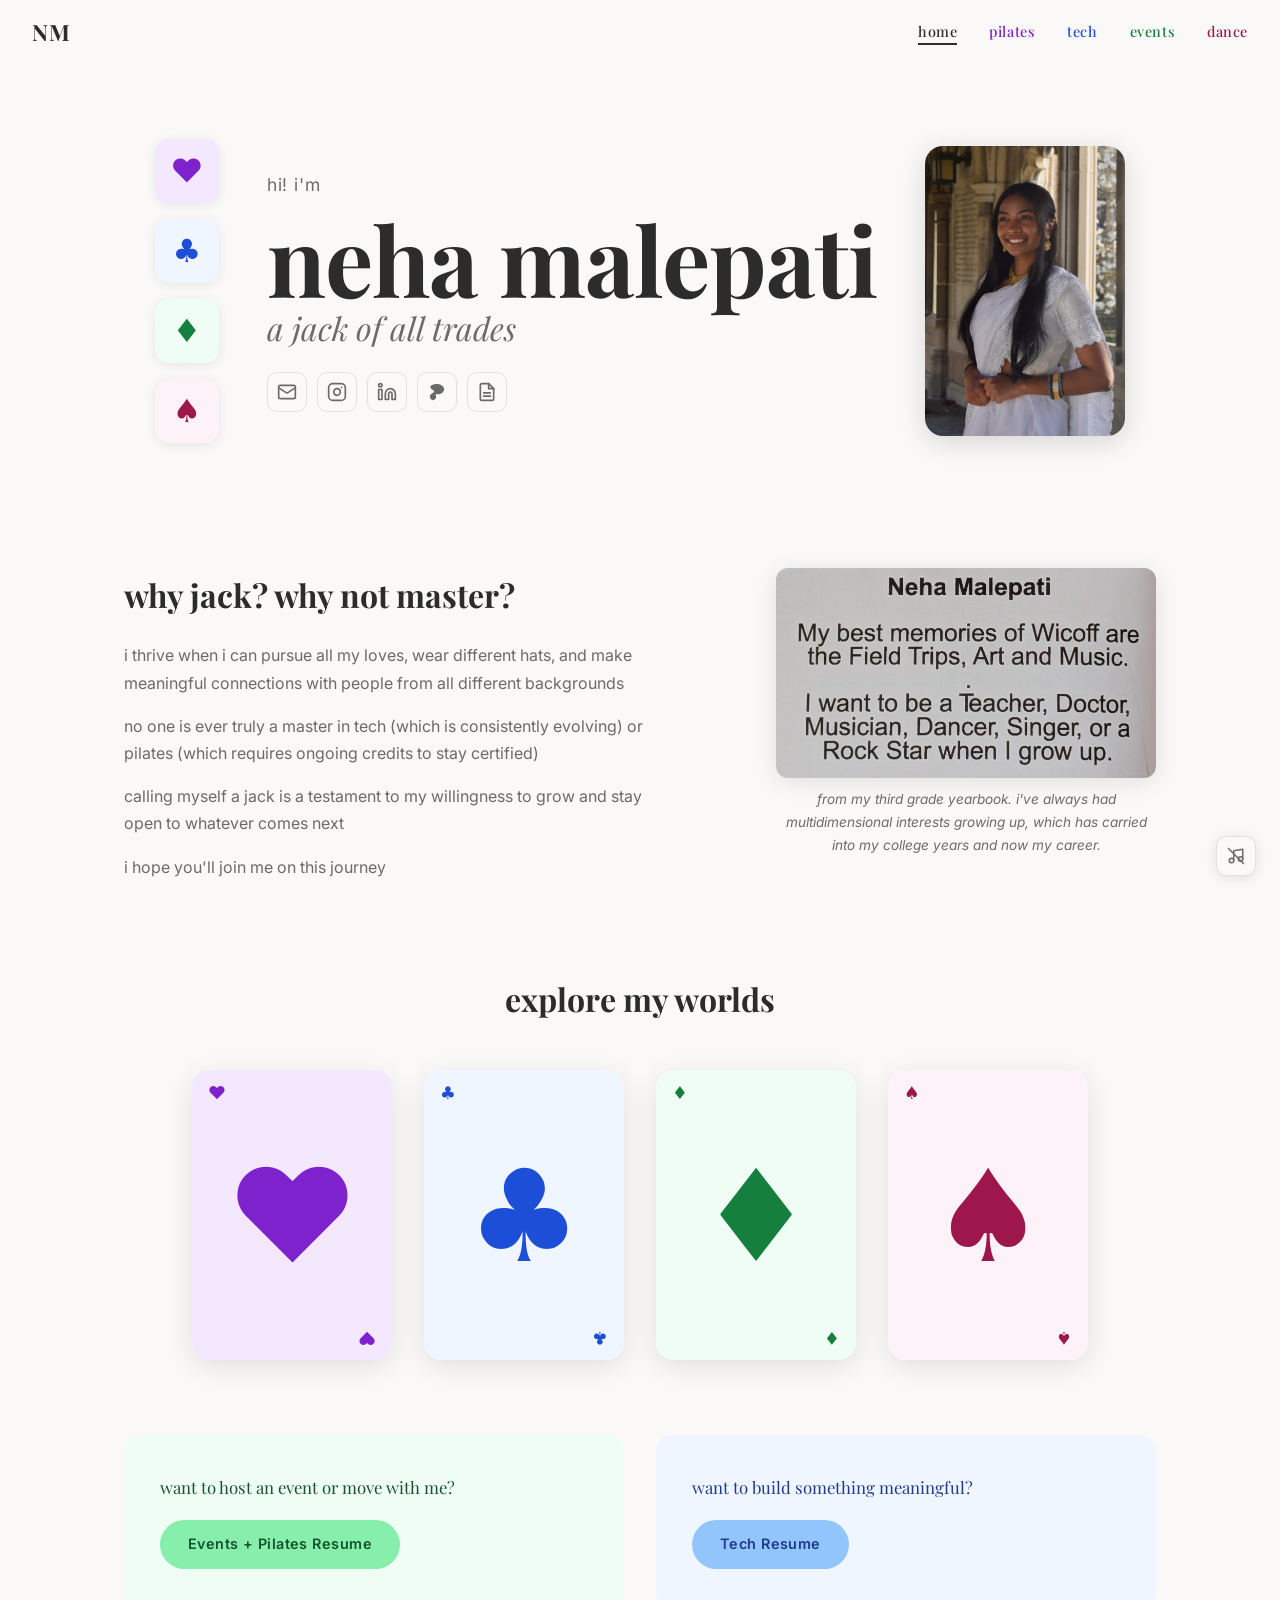
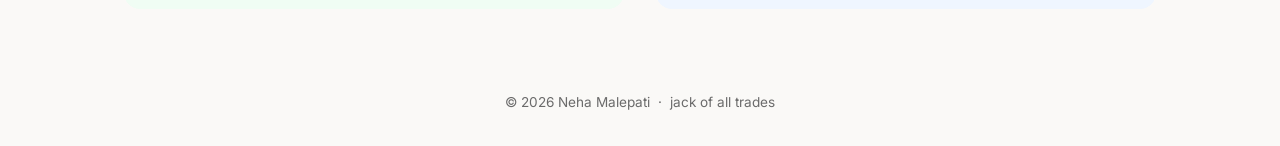
==== index.html @ 976dc1f8 "initial personal website" ====
<!DOCTYPE html>
<html lang="en">

<head>
  <meta charset="UTF-8" />
  <meta name="viewport" content="width=device-width, initial-scale=1.0" />
  <title>Neha Malepati — Jack of All Trades</title>
  <link rel="preconnect" href="https://fonts.googleapis.com" />
  <link rel="preconnect" href="https://fonts.gstatic.com" crossorigin />
  <link
    href="https://fonts.googleapis.com/css2?family=Playfair+Display:ital,wght@0,400;0,700;1,400&family=Inter:wght@300;400;500;600&family=Suravaram&display=swap"
    rel="stylesheet" />
  <link rel="stylesheet" href="styles.css" />
  <script src="main.js" defer></script>
</head>

<body>

  <!-- NAV -->
  <nav class="navbar">
    <a href="index.html" class="nav-brand">NM</a>
    <ul class="nav-links">
      <li><a href="index.html" class="active">
          <h1></h1>home
        </a></li>
      <li><a href="pilates.html" class="nav-link-pilates">pilates</a></li>
      <li><a href="tech.html" class="nav-link-tech">tech</a></li>
      <li><a href="events.html" class="nav-link-events">events</a></li>
      <li><a href="dance.html" class="nav-link-dance">dance</a></li>
    </ul>
  </nav>

  <!-- HERO -->
  <section class="hero">
    <div class="hero-card-row">
      <a href="pilates.html" class="suit-badge suit-heart">♥</a>
      <a href="tech.html" class="suit-badge suit-club">♣</a>
      <a href="events.html" class="suit-badge suit-diamond">♦</a>
      <a href="dance.html" class="suit-badge suit-spade">♠</a>
    </div>
    <div class="hero-content">
      <p class="hero-eyebrow">hi! i'm</p>
      <div class="hero-name-flip" id="nameFlip">
        <div class="hero-name-inner">
          <h1 class="hero-name hero-name-front">neha malepati</h1>
          <h1 class="hero-name hero-name-back">నేహా మాలేపాటి</h1>
        </div>
      </div>
      <p class="hero-tagline">a jack of all trades</p>
      <div class="hero-social">
        <div class="social-resume-wrap">
          <button class="social-icon social-icon-btn" aria-label="Email" id="emailToggle">
            <svg xmlns="http://www.w3.org/2000/svg" width="20" height="20" viewBox="0 0 24 24" fill="none"
              stroke="currentColor" stroke-width="2" stroke-linecap="round" stroke-linejoin="round">
              <rect x="2" y="4" width="20" height="16" rx="2" />
              <path d="m22 7-8.97 5.7a1.94 1.94 0 0 1-2.06 0L2 7" />
            </svg>
          </button>
          <div class="resume-dropdown" id="emailDropdown">
            <a href="mailto:neha.malepati@gmail.com">neha.malepati@gmail.com</a>
            <a href="mailto:justapilatesprincess@gmail.com">justapilatesprincess@gmail.com</a>
          </div>
        </div>
        <a href="https://instagram.com/justapilatesprincess" target="_blank" rel="noopener" class="social-icon"
          aria-label="Instagram">
          <svg xmlns="http://www.w3.org/2000/svg" width="20" height="20" viewBox="0 0 24 24" fill="none"
            stroke="currentColor" stroke-width="2" stroke-linecap="round" stroke-linejoin="round">
            <rect x="2" y="2" width="20" height="20" rx="5" ry="5" />
            <path d="M16 11.37A4 4 0 1 1 12.63 8 4 4 0 0 1 16 11.37z" />
            <line x1="17.5" y1="6.5" x2="17.51" y2="6.5" />
          </svg>
        </a>
        <a href="https://www.linkedin.com/in/neha-malepati" target="_blank" rel="noopener" class="social-icon"
          aria-label="LinkedIn">
          <svg xmlns="http://www.w3.org/2000/svg" width="20" height="20" viewBox="0 0 24 24" fill="none"
            stroke="currentColor" stroke-width="2" stroke-linecap="round" stroke-linejoin="round">
            <path d="M16 8a6 6 0 0 1 6 6v7h-4v-7a2 2 0 0 0-2-2 2 2 0 0 0-2 2v7h-4v-7a6 6 0 0 1 6-6z" />
            <rect x="2" y="9" width="4" height="12" />
            <circle cx="4" cy="4" r="2" />
          </svg>
        </a>
        <a href="https://partiful.com/u/ihO4twSbQMZ0yjI2cY4wkwP3Zkz1" target="_blank" rel="noopener" class="social-icon"
          aria-label="Partiful">
          <svg xmlns="http://www.w3.org/2000/svg" width="20" height="20" viewBox="0 0 48 48" fill="currentColor">
            <path d="M14.358 43.5c4.39 0 7.755-4.082 7.755-7.965c0-2.35-1.224-3.266-1.224-4.998c0-1.434.916-1.942 1.732-1.942c1.026 0 2.14.816 4.59.816c5.714 0 13.89-4.49 13.89-12.047C41.1 9.299 31.81 4.5 23.028 4.5c-7.248 0-15.004 2.957-15.004 8.065c0 5.516 8.98 5.715 8.98 9.907c0 4.49-10.105 5.108-10.105 12.864c0 4.292 3.166 8.164 7.458 8.164"/>
            <path d="M12.416 37.896c-1.942 0-2.757-1.322-2.757-3.363c0-6.333 12.145-8.187 12.145-13.892c0-4.899-10.07-2.66-10.07-6.532c0-2.449 2.822-3.067 5.988-3.067c6.63 0 13.78 2.858 13.78 8.683c0 3.265-1.947 7.266-6.647 7.266c-.816 0-1.413-.253-2.44-.253c-8.074 0-3.56 11.169-10.01 11.169h.01z"/>
          </svg>
        </a>
        <div class="social-resume-wrap">
          <button class="social-icon social-icon-btn" aria-label="Resumes" id="resumeToggle">
            <svg xmlns="http://www.w3.org/2000/svg" width="20" height="20" viewBox="0 0 24 24" fill="none"
              stroke="currentColor" stroke-width="2" stroke-linecap="round" stroke-linejoin="round">
              <path d="M14 2H6a2 2 0 0 0-2 2v16a2 2 0 0 0 2 2h12a2 2 0 0 0 2-2V8z" />
              <polyline points="14 2 14 8 20 8" />
              <line x1="16" y1="13" x2="8" y2="13" />
              <line x1="16" y1="17" x2="8" y2="17" />
            </svg>
          </button>
          <div class="resume-dropdown" id="resumeDropdown">
            <a href="resumes/NehaMalepatiResumeTech.pdf" target="_blank">Tech Resume</a>
            <a href="resumes/NehaMalepatiEventsResume.pdf" target="_blank">Events + Pilates Resume</a>
          </div>
        </div>
      </div>
    </div>
    <div class="hero-photo-card">
      <div class="hero-photo-inner">
        <div class="hero-photo-front">
          <img src="images/headshot.JPG" alt="Neha Malepati" class="hero-headshot" />
        </div>
        <div class="hero-photo-back">
          <div class="hpc-quad hpc-tl">♥</div>
          <div class="hpc-quad hpc-tr">♣</div>
          <div class="hpc-quad hpc-bl">♦</div>
          <div class="hpc-quad hpc-br">♠</div>
        </div>
      </div>
    </div>
  </section>

  <!-- ABOUT -->
  <section class="about">
    <div class="container about-grid">
      <div class="about-text">
        <h2>why jack? why not master?</h2>
        <p>i thrive when i can pursue all my loves, wear different hats, and make meaningful connections with people
          from all different backgrounds</p>
        <p>no one is ever truly a master in tech (which is consistently evolving) or pilates (which requires ongoing
          credits to stay certified)</p>
        <p>calling myself a jack is a testament to my willingness to grow and stay open to whatever comes next</p>
        <p>i hope you'll join me on this journey</p>
      </div>
      <div class="about-photo-wrap">
        <figure class="yearbook-figure">
          <img src="images/yearbook.jpeg" alt="Neha's third grade yearbook entry" class="yearbook-img" />
          <figcaption class="yearbook-caption">from my third grade yearbook. i've always had multidimensional interests
            growing up, which has carried into my college years and now my
            career.</figcaption>
        </figure>
      </div>
    </div>
  </section>

  <!-- CARDS SECTION -->
  <section class="cards-section">
    <div class="container">
      <h2 class="cards-heading">explore my worlds</h2>
      <div class="cards-grid">

        <!-- PILATES — heart -->
        <a href="pilates.html" class="card-link">
          <div class="flip-card">
            <div class="flip-card-inner">
              <div class="flip-card-front suit-heart-card">
                <span class="card-corner top-left">♥</span>
                <span class="card-suit-big">♥</span>
                <span class="card-corner bottom-right">♥</span>
              </div>
              <div class="flip-card-back suit-heart-back">
                <span class="card-back-title">Pilates</span>
                <span class="card-back-sub">my passion</span>
              </div>
            </div>
          </div>
        </a>

        <!-- TECH — clover -->
        <a href="tech.html" class="card-link">
          <div class="flip-card">
            <div class="flip-card-inner">
              <div class="flip-card-front suit-club-card">
                <span class="card-corner top-left">♣</span>
                <span class="card-suit-big">♣</span>
                <span class="card-corner bottom-right">♣</span>
              </div>
              <div class="flip-card-back suit-club-back">
                <span class="card-back-title">Tech</span>
                <span class="card-back-sub">my trade</span>
              </div>
            </div>
          </div>
        </a>

        <!-- EVENTS — diamond -->
        <a href="events.html" class="card-link">
          <div class="flip-card">
            <div class="flip-card-inner">
              <div class="flip-card-front suit-diamond-card">
                <span class="card-corner top-left">♦</span>
                <span class="card-suit-big">♦</span>
                <span class="card-corner bottom-right">♦</span>
              </div>
              <div class="flip-card-back suit-diamond-back">
                <span class="card-back-title">Events</span>
                <span class="card-back-sub">something special</span>
              </div>
            </div>
          </div>
        </a>

        <!-- DANCE — spade -->
        <a href="dance.html" class="card-link">
          <div class="flip-card">
            <div class="flip-card-inner">
              <div class="flip-card-front suit-spade-card">
                <span class="card-corner top-left">♠</span>
                <span class="card-suit-big">♠</span>
                <span class="card-corner bottom-right">♠</span>
              </div>
              <div class="flip-card-back suit-spade-back">
                <span class="card-back-title">Dance</span>
                <span class="card-back-sub">ace up my sleeve</span>
              </div>
            </div>
          </div>
        </a>

      </div>
    </div>
  </section>

  <!-- CTA RESUMES -->
  <section class="cta-section">
    <div class="container cta-grid">
      <div class="cta-card cta-movement">
        <p class="cta-label">want to host an event or move with me?</p>
        <a href="resumes/NehaMalepatiEventsResume.pdf" target="_blank" class="cta-btn btn-green">Events + Pilates
          Resume</a>
      </div>
      <div class="cta-card cta-tech">
        <p class="cta-label">want to build something meaningful?</p>
        <a href="resumes/NehaMalepatiResumeTech.pdf" target="_blank" class="cta-btn btn-blue">Tech Resume</a>
      </div>
    </div>
  </section>

  <footer class="footer">
    <p>© 2026 Neha Malepati &nbsp;·&nbsp; jack of all trades</p>
  </footer>

  <audio id="bgAudio" src="music/websiteaudio.m4a" loop autoplay muted></audio>
  <button class="music-toggle" id="musicToggle" aria-label="Toggle background music">
    <span class="icon-muted">
      <svg xmlns="http://www.w3.org/2000/svg" width="18" height="18" viewBox="0 0 24 24" fill="none" stroke="currentColor" stroke-width="2" stroke-linecap="round" stroke-linejoin="round">
        <path d="M9 18V5l12-2v13"/><circle cx="6" cy="18" r="3"/><circle cx="18" cy="16" r="3"/>
        <line x1="2" y1="2" x2="22" y2="22"/>
      </svg>
    </span>
    <span class="icon-playing">
      <svg xmlns="http://www.w3.org/2000/svg" width="18" height="18" viewBox="0 0 24 24" fill="none" stroke="currentColor" stroke-width="2" stroke-linecap="round" stroke-linejoin="round">
        <path d="M9 18V5l12-2v13"/><circle cx="6" cy="18" r="3"/><circle cx="18" cy="16" r="3"/>
      </svg>
    </span>
  </button>

  <script>
    document.getElementById('nameFlip').addEventListener('click', function () {
      this.classList.toggle('flipped');
    });

    [
      ['emailToggle', 'emailDropdown'],
      ['resumeToggle', 'resumeDropdown'],
    ].forEach(function ([btnId, dropId]) {
      const btn = document.getElementById(btnId);
      const drop = document.getElementById(dropId);
      btn.addEventListener('click', function (e) {
        e.stopPropagation();
        const isOpen = drop.classList.contains('open');
        document.querySelectorAll('.resume-dropdown').forEach(function (d) { d.classList.remove('open'); });
        if (!isOpen) drop.classList.add('open');
      });
    });
    document.addEventListener('click', function () {
      document.querySelectorAll('.resume-dropdown').forEach(function (d) { d.classList.remove('open'); });
    });

  </script>

</body>

</html>
---- styles.css ----
/* ============================================================
   TOKENS
   ============================================================ */
:root {
  --color-bg: #faf9f7;
  --color-text: #2c2c2c;
  --color-text-light: #6b6b6b;

  /* Pastel suits */
  --pilates-hue: #d8b4fe;
  /* pastel purple */
  --pilates-bg: #f3e8ff;
  --pilates-dark: #7e22ce;

  --tech-hue: #93c5fd;
  /* pastel blue */
  --tech-bg: #eff6ff;
  --tech-dark: #1d4ed8;

  --events-hue: #86efac;
  /* pastel green */
  --events-bg: #f0fdf4;
  --events-dark: #15803d;

  --dance-hue: #f9a8d4;
  /* pastel pink */
  --dance-bg: #fdf2f8;
  --dance-dark: #9d174d;

  --card-radius: 18px;
  --card-w: 200px;
  --card-h: 290px;

  --nav-h: 64px;
  --font-serif: 'Playfair Display', Georgia, serif;
  --font-sans: 'Inter', system-ui, sans-serif;
}

/* ============================================================
   RESET / BASE
   ============================================================ */
*,
*::before,
*::after {
  box-sizing: border-box;
  margin: 0;
  padding: 0;
}

html {
  scroll-behavior: smooth;
}

body {
  font-family: var(--font-sans);
  background: var(--color-bg);
  color: var(--color-text);
  line-height: 1.7;
  font-size: 16px;
}

a {
  color: inherit;
  text-decoration: none;
}

ul {
  list-style: none;
}

.container {
  max-width: 1080px;
  margin: 0 auto;
  padding: 0 24px;
}

/* ============================================================
   NAVBAR
   ============================================================ */
.navbar {
  position: sticky;
  top: 0;
  z-index: 100;
  height: var(--nav-h);
  background: rgba(250, 249, 247, 0.92);
  backdrop-filter: blur(10px);
  display: flex;
  align-items: center;
  justify-content: space-between;
  padding: 0 32px;
}

.nav-brand {
  font-family: var(--font-serif);
  font-size: 1.4rem;
  font-weight: 700;
  letter-spacing: 0.05em;
}

.nav-links {
  display: flex;
  gap: 32px;
}

.nav-links a {
  font-family: var(--font-serif);
  font-size: 0.9rem;
  font-weight: 500;
  letter-spacing: 0.04em;
  color: var(--color-text-light);
  transition: color 0.2s;
  position: relative;
}

.nav-links a.nav-link-pilates {
  color: var(--pilates-dark);
}

.nav-links a.nav-link-tech {
  color: var(--tech-dark);
}

.nav-links a.nav-link-events {
  color: var(--events-dark);
}

.nav-links a.nav-link-dance {
  color: var(--dance-dark);
}

.nav-links a::after {
  content: '';
  position: absolute;
  bottom: -4px;
  left: 0;
  right: 0;
  height: 2px;
  background: var(--color-text);
  transform: scaleX(0);
  transition: transform 0.2s;
}

.nav-links a:hover,
.nav-links a.active {
  color: var(--color-text);
}

.nav-links a:hover::after,
.nav-links a.active::after {
  transform: scaleX(1);
}

/* page-specific nav accent colors */
.page-pilates .nav-links a.active::after {
  background: var(--pilates-dark);
}

.page-tech .nav-links a.active::after {
  background: var(--tech-dark);
}

.page-events .nav-links a.active::after {
  background: var(--events-dark);
}

.page-dance .nav-links a.active::after {
  background: var(--dance-dark);
}

/* ============================================================
   HERO — home
   ============================================================ */
.hero {
  display: flex;
  flex-direction: row;
  align-items: center;
  justify-content: center;
  gap: 48px;
  padding: 75px 48px;
}

.hero-photo-card {
  width: var(--card-w);
  height: var(--card-h);
  perspective: 1000px;
  cursor: pointer;
  flex-shrink: 0;
}

.hero-photo-inner {
  position: relative;
  width: 100%;
  height: 100%;
  transform-style: preserve-3d;
  transition: transform 0.55s cubic-bezier(0.4, 0, 0.2, 1);
  border-radius: var(--card-radius);
  box-shadow: 0 6px 28px rgba(0, 0, 0, 0.14);
}

.hero-photo-card:hover .hero-photo-inner {
  transform: rotateY(180deg);
}

.hero-photo-front,
.hero-photo-back {
  position: absolute;
  inset: 0;
  border-radius: var(--card-radius);
  backface-visibility: hidden;
  -webkit-backface-visibility: hidden;
  overflow: hidden;
}

.hero-headshot {
  width: 100%;
  height: 100%;
  object-fit: cover;
  object-position: center 15%;
  display: block;
}

.hero-photo-back {
  transform: rotateY(180deg);
  display: grid;
  grid-template-columns: 1fr 1fr;
  grid-template-rows: 1fr 1fr;
}

.hpc-quad {
  display: flex;
  align-items: center;
  justify-content: center;
  font-size: 2rem;
}

.hpc-tl {
  background: var(--pilates-bg);
  color: var(--pilates-dark);
}

.hpc-tr {
  background: var(--tech-bg);
  color: var(--tech-dark);
}

.hpc-bl {
  background: var(--events-bg);
  color: var(--events-dark);
}

.hpc-br {
  background: var(--dance-bg);
  color: var(--dance-dark);
}

.hero-content {
  display: flex;
  flex-direction: column;
  gap: 8px;
}

.hero-eyebrow {
  font-size: 1.1rem;
  color: var(--color-text-light);
  letter-spacing: 0.05em;
}

.hero-name-flip {
  perspective: 800px;
  cursor: pointer;
  display: inline-block;
}

.hero-name-inner {
  position: relative;
  transition: transform 0.55s cubic-bezier(0.4, 0, 0.2, 1);
  transform-style: preserve-3d;
}

.hero-name-flip:hover .hero-name-inner,
.hero-name-flip.flipped .hero-name-inner {
  transform: rotateY(180deg);
}

.hero-name-flip.flipped:hover .hero-name-inner {
  transform: rotateY(360deg);
}

.hero-name {
  font-family: var(--font-serif);
  font-size: clamp(3rem, 8vw, 6rem);
  font-weight: 700;
  line-height: 1.05;
  letter-spacing: -0.01em;
  backface-visibility: hidden;
  -webkit-backface-visibility: hidden;
}

.hero-name-front {
  display: block;
}

.hero-name-back {
  position: absolute;
  bottom: 0;
  left: 0;
  width: 100%;
  transform: rotateY(180deg);
  font-family: 'Suravaram', serif;
  font-size: clamp(2rem, 5.5vw, 4.2rem);
  letter-spacing: 0.02em;
  white-space: nowrap;
}

.hero-tagline {
  font-family: var(--font-serif);
  font-style: italic;
  font-size: clamp(1.2rem, 3vw, 2rem);
  color: var(--color-text-light);
  margin-top: -16px;
}

.hero-social {
  display: flex;
  gap: 10px;
  align-items: center;
  margin-top: 8px;
}

.social-icon {
  width: 40px;
  height: 40px;
  border-radius: 10px;
  display: flex;
  align-items: center;
  justify-content: center;
  color: var(--color-text-light);
  background: transparent;
  border: 1.5px solid rgba(0, 0, 0, 0.1);
  transition: color 0.2s, background 0.2s, border-color 0.2s, transform 0.18s;
  cursor: pointer;
  flex-shrink: 0;
}

.social-icon:hover {
  color: var(--color-text);
  background: rgba(0, 0, 0, 0.04);
  border-color: rgba(0, 0, 0, 0.18);
  transform: translateY(-2px);
}

.social-icon-btn {
  font-size: inherit;
  font-family: inherit;
  line-height: 1;
}

.social-resume-wrap {
  position: relative;
}

.resume-dropdown {
  position: absolute;
  bottom: calc(100% + 8px);
  left: 50%;
  transform: translateX(-50%) translateY(4px);
  background: #fff;
  border-radius: 12px;
  box-shadow: 0 8px 24px rgba(0, 0, 0, 0.12);
  padding: 6px;
  display: flex;
  flex-direction: column;
  gap: 2px;
  white-space: nowrap;
  opacity: 0;
  pointer-events: none;
  transition: opacity 0.15s, transform 0.15s;
  z-index: 10;
}

.resume-dropdown.open {
  opacity: 1;
  pointer-events: auto;
  transform: translateX(-50%) translateY(0);
}

.resume-dropdown a {
  padding: 8px 16px;
  border-radius: 8px;
  font-size: 0.85rem;
  font-weight: 500;
  color: var(--color-text);
  display: block;
  transition: background 0.15s;
}

.resume-dropdown a:hover {
  background: var(--color-bg);
}

.hero-card-row {
  display: flex;
  flex-direction: column;
  gap: 16px;
  align-items: center;
  flex-shrink: 0;
}

.suit-badge {
  width: 64px;
  height: 64px;
  border-radius: 14px;
  display: flex;
  align-items: center;
  justify-content: center;
  font-size: 2rem;
  box-shadow: 0 2px 12px rgba(0, 0, 0, 0.08);
  transition: transform 0.2s;
  text-decoration: none;
  cursor: pointer;
}

.suit-badge:hover {
  transform: translateY(-4px);
}

.suit-heart {
  background: var(--pilates-bg);
  color: var(--pilates-dark);
}

.suit-club {
  background: var(--tech-bg);
  color: var(--tech-dark);
}

.suit-diamond {
  background: var(--events-bg);
  color: var(--events-dark);
}

.suit-spade {
  background: var(--dance-bg);
  color: var(--dance-dark);
}

/* ============================================================
   ABOUT SECTION
   ============================================================ */
.about {
  padding: 50px 0;
  background: var(--color-bg);
}

.about-grid {
  display: grid;
  grid-template-columns: 1fr 380px;
  gap: 64px;
  align-items: start;
}

.about-text h2 {
  font-family: var(--font-serif);
  font-size: 2rem;
  margin-bottom: 20px;
}

.about-text p {
  color: var(--color-text-light);
  max-width: 540px;
  margin-bottom: 16px;
}

.about-bullets {
  list-style: none;
  display: flex;
  flex-direction: column;
  gap: 14px;
  max-width: 540px;
}

.about-bullets li {
  color: var(--color-text-light);
  padding-left: 20px;
  position: relative;
  line-height: 1.6;
}

.about-bullets li::before {
  content: '—';
  position: absolute;
  left: 0;
  color: var(--color-text);
  font-weight: 300;
}

/* Yearbook image */
.yearbook-figure {
  display: flex;
  flex-direction: column;
  gap: 10px;
}

.yearbook-img {
  width: 100%;
  border-radius: 12px;
  box-shadow: 0 4px 24px rgba(0, 0, 0, 0.10);
  display: block;
}

.yearbook-caption {
  font-size: 0.85rem;
  color: var(--color-text-light);
  font-style: italic;
  text-align: center;
}

/* ============================================================
   CARDS SECTION
   ============================================================ */
.cards-section {
  padding: 25px 0;
}

.cards-heading {
  font-family: var(--font-serif);
  font-size: 2rem;
  text-align: center;
  margin-bottom: 44px;
}

.cards-grid {
  display: flex;
  gap: 32px;
  justify-content: center;
  flex-wrap: wrap;
}

/* ---- Flip card ---- */
.card-link {
  display: block;
  text-decoration: none;
}

.flip-card {
  width: var(--card-w);
  height: var(--card-h);
  perspective: 1000px;
  cursor: pointer;
}

.flip-card-inner {
  position: relative;
  width: 100%;
  height: 100%;
  transform-style: preserve-3d;
  transition: transform 0.55s cubic-bezier(0.4, 0, 0.2, 1);
  border-radius: var(--card-radius);
  box-shadow: 0 6px 28px rgba(0, 0, 0, 0.10);
}

.flip-card:hover .flip-card-inner,
.flip-card:focus-within .flip-card-inner {
  transform: rotateY(180deg);
}

.flip-card-front,
.flip-card-back {
  position: absolute;
  inset: 0;
  border-radius: var(--card-radius);
  backface-visibility: hidden;
  -webkit-backface-visibility: hidden;
  display: flex;
  flex-direction: column;
  align-items: center;
  justify-content: center;
  gap: 8px;
  padding: 20px;
}

/* Front — suit symbol */
.flip-card-front {
  /* no border, no position override — inherits absolute + inset:0 from shared rule */
}

.card-suit-big {
  font-size: 8rem;
  line-height: 1;
}

.card-corner {
  position: absolute;
  font-size: 1.1rem;
  font-weight: 600;
  line-height: 1;
}

.card-corner.top-left {
  top: 14px;
  left: 16px;
}

.card-corner.bottom-right {
  bottom: 14px;
  right: 16px;
  transform: rotate(180deg);
}

/* Back — title */
.flip-card-back {
  transform: rotateY(180deg);
}

.card-back-title {
  font-family: var(--font-serif);
  font-size: 1.8rem;
  font-weight: 700;
  line-height: 1;
}

.card-back-sub {
  font-size: 0.78rem;
  letter-spacing: 0.06em;
  text-transform: uppercase;
  opacity: 0.7;
  text-align: center;
}

/* PILATES — purple */
.suit-heart-card {
  background: var(--pilates-bg);
  color: var(--pilates-dark);
}

.suit-heart-back {
  background: var(--pilates-hue);
  color: #3b0764;
}

/* TECH — blue */
.suit-club-card {
  background: var(--tech-bg);
  color: var(--tech-dark);
}

.suit-club-back {
  background: var(--tech-hue);
  color: #1e3a8a;
}

/* EVENTS — green */
.suit-diamond-card {
  background: var(--events-bg);
  color: var(--events-dark);
}

.suit-diamond-back {
  background: var(--events-hue);
  color: #14532d;
}

/* DANCE — pink */
.suit-spade-card {
  background: var(--dance-bg);
  color: var(--dance-dark);
}

.suit-spade-back {
  background: var(--dance-hue);
  color: #831843;
}

/* ============================================================
   CTA SECTION
   ============================================================ */
.cta-section {
  background: var(--color-bg);
  padding: 50px 0;
}

.cta-grid {
  display: grid;
  grid-template-columns: 1fr 1fr;
  gap: 32px;
}

.cta-card {
  padding: 40px 36px;
  border-radius: 16px;
  display: flex;
  flex-direction: column;
  gap: 20px;
  align-items: flex-start;
}

.cta-movement {
  background: var(--events-bg);
}

.cta-movement .cta-label {
  color: #14532d;
}

.cta-tech .cta-label {
  color: #1e3a8a;
}

.cta-tech {
  background: var(--tech-bg);
}

.cta-label {
  font-family: var(--font-serif);
  font-size: 1.05rem;
  line-height: 1.5;
  max-width: 320px;
}

/* ============================================================
   BUTTONS
   ============================================================ */
.cta-btn {
  display: inline-block;
  padding: 12px 28px;
  border-radius: 100px;
  font-size: 0.9rem;
  font-weight: 600;
  letter-spacing: 0.03em;
  transition: transform 0.18s, box-shadow 0.18s;
  cursor: pointer;
  border: none;
}

.cta-btn:hover {
  transform: translateY(-2px);
  box-shadow: 0 6px 20px rgba(0, 0, 0, 0.15);
}

.btn-purple {
  background: var(--pilates-hue);
  color: #3b0764;
}

.btn-blue {
  background: var(--tech-hue);
  color: #1e3a8a;
}

.btn-green {
  background: var(--events-hue);
  color: #14532d;
}

.btn-pink {
  background: var(--dance-hue);
  color: #831843;
}

/* ============================================================
   FOOTER
   ============================================================ */
.footer {
  padding: 32px 24px;
  text-align: center;
  font-size: 0.85rem;
  color: var(--color-text-light);
}


/* ============================================================
   PAGE HERO (inner pages)
   ============================================================ */
.page-hero {
  min-height: 300px;
  display: flex;
  flex-direction: column;
  align-items: center;
  justify-content: center;
  gap: 8px;
  text-align: center;
  padding: 60px 24px 52px;
}

.page-hero-suit {
  font-size: 3.5rem;
  line-height: 1;
  margin-bottom: 8px;
  opacity: 0.7;
}

.page-hero h1 {
  font-family: var(--font-serif);
  font-size: clamp(2.5rem, 6vw, 4.5rem);
  font-weight: 700;
}

.page-hero-sub {
  font-size: 1rem;
  letter-spacing: 0.06em;
  text-transform: uppercase;
  opacity: 0.6;
  margin-top: 4px;
}

.page-hero--pilates {
  background: var(--pilates-bg);
  color: var(--pilates-dark);
}

.page-hero--tech {
  background: var(--tech-bg);
  color: var(--tech-dark);
}

.page-hero--events {
  background: var(--events-bg);
  color: var(--events-dark);
}

.page-hero--dance {
  background: var(--dance-bg);
  color: var(--dance-dark);
}

/* ============================================================
   PAGE CONTENT
   ============================================================ */
.page-content {
  padding: 64px 24px 96px;
}

.content-section {
  max-width: 820px;
  margin: 0 auto 64px;
}

.content-section h2 {
  font-family: var(--font-serif);
  font-size: 1.7rem;
  margin-bottom: 16px;
}

.page-pilates .content-section h2,
.page-pilates .content-section h3 {
  color: var(--pilates-dark);
}

.lead {
  font-size: 1.2rem;
  line-height: 1.7;
  margin-bottom: 20px;
}

.content-section p {
  color: var(--color-text-light);
  margin-bottom: 14px;
}

/* certification cards row */
.cert-section {
  display: flex;
  flex-direction: column;
  align-items: center;
}

.cert-heading {
  text-align: center;
  margin-bottom: 32px;
}

.cert-cards-row {
  display: flex;
  gap: 32px;
  align-items: center;
  justify-content: center;
  flex-wrap: wrap;
}

.cert-card {
  width: 200px;
  height: 260px;
  perspective: 1000px;
  cursor: pointer;
  flex-shrink: 0;
}

.cert-card--love {
  width: 260px;
  height: 300px;
}

.cert-card-inner {
  position: relative;
  width: 100%;
  height: 100%;
  transform-style: preserve-3d;
  transition: transform 0.55s cubic-bezier(0.4, 0, 0.2, 1);
  border-radius: var(--card-radius);
  box-shadow: 0 6px 28px rgba(0, 0, 0, 0.10);
}

.cert-card:hover .cert-card-inner {
  transform: rotateY(180deg);
}

.cert-card-face {
  position: absolute;
  inset: 0;
  border-radius: var(--card-radius);
  backface-visibility: hidden;
  -webkit-backface-visibility: hidden;
  display: flex;
  flex-direction: column;
  align-items: center;
  justify-content: center;
  gap: 16px;
  padding: 28px 22px;
  text-align: center;
}

.cert-card-back {
  transform: rotateY(180deg);
  gap: 8px;
}

.cert-card-link {
  font-family: var(--font-serif);
  font-size: 1rem;
  font-weight: 700;
  color: var(--pilates-dark);
  text-decoration: underline;
  text-decoration-color: var(--pilates-hue);
  text-underline-offset: 3px;
  transition: text-decoration-color 0.2s;
  line-height: 1.4;
}

.cert-card-link:hover {
  text-decoration-color: var(--pilates-dark);
}

a.cert-card-inner--link {
  display: block;
  text-decoration: none;
}

.cert-card-name {
  font-family: var(--font-serif);
  font-size: 1rem;
  font-weight: 700;
  color: var(--pilates-dark);
  line-height: 1.4;
}

.cert-love-title {
  font-family: var(--font-serif);
  font-size: 1.45rem;
  font-weight: 700;
  color: var(--pilates-dark);
  margin: 0;
  line-height: 1.3;
}

.cert-card-front .cert-love-desc {
  font-family: var(--font-sans);
  font-size: 0.92rem;
  color: var(--pilates-dark);
  margin: 0;
  line-height: 1.65;
}

/* Testimonials cycling card */
.cert-card--testimonials:hover .cert-card-inner {
  transform: none;
}

.cert-card--testimonials .cert-card-inner {
  background: var(--pilates-bg);
}

.cert-card--testimonials .cert-card-inner.flipped {
  transform: rotateY(180deg);
}

.cert-card--testimonials .cert-testimonials-hint {
  font-family: var(--font-sans);
  font-size: 0.82rem;
  color: var(--pilates-dark);
  margin: 0;
}

.cert-card--testimonials .cert-review-text {
  font-family: var(--font-sans);
  font-size: 1rem;
  color: var(--pilates-dark);
  line-height: 1.65;
  margin: 0;
  font-style: italic;
  padding: 0 8px;
}

.cert-card--testimonials .cert-review-counter {
  font-family: var(--font-sans);
  font-size: 0.7rem;
  color: var(--pilates-dark);
  opacity: 0.45;
  letter-spacing: 0.06em;
}

/* two-col layout */
.two-col {
  display: grid;
  grid-template-columns: 1fr 1fr;
  gap: 48px;
  max-width: 100%;
}

/* desi-lates section — three-card row */
.desi-lates-section {
  display: flex;
  justify-content: center;
}

.desi-cards-row {
  display: flex;
  gap: 48px;
  align-items: center;
  justify-content: center;
}

.desi-card {
  width: 215px;
  height: 300px;
  perspective: 1000px;
  cursor: pointer;
  flex-shrink: 0;
}

.desi-card--text {
  width: 320px;
  height: 450px;
}

.desi-card-inner {
  position: relative;
  width: 100%;
  height: 100%;
  transform-style: preserve-3d;
  transition: transform 0.55s cubic-bezier(0.4, 0, 0.2, 1);
  border-radius: var(--card-radius);
  box-shadow: 0 6px 28px rgba(0, 0, 0, 0.10);
}

.desi-card:hover .desi-card-inner {
  transform: rotateY(180deg);
}

.desi-card-face {
  position: absolute;
  inset: 0;
  border-radius: var(--card-radius);
  backface-visibility: hidden;
  -webkit-backface-visibility: hidden;
}

.desi-card-photo img {
  width: 100%;
  height: 100%;
  object-fit: cover;
  border-radius: var(--card-radius);
  display: block;
}

.desi-card-back {
  transform: rotateY(180deg);
  display: flex;
  flex-direction: column;
  align-items: center;
  justify-content: center;
  gap: 8px;
}

.desi-card-text-front {
  display: flex;
  flex-direction: column;
  align-items: center;
  justify-content: center;
  gap: 14px;
  padding: 22px 18px;
  text-align: center;
}

.desi-card-title {
  font-family: var(--font-serif);
  font-size: 1.5rem;
  font-weight: 700;
  color: var(--pilates-dark);
  line-height: 1.3;
  margin: 0;
}

.desi-card-text-front .desi-card-desc {
  font-size: 1rem;
  color: var(--pilates-dark);
  line-height: 1.6;
  margin: 0;
}

/* studio link */
.studio-link {
  color: var(--pilates-dark);
  text-decoration: underline;
  text-decoration-color: var(--pilates-hue);
  text-underline-offset: 3px;
  transition: text-decoration-color 0.2s;
}

.studio-link:hover {
  text-decoration-color: var(--pilates-dark);
}

/* ============================================================
   SCHEDULE
   ============================================================ */
.schedule-section {}

.schedule-studio {
  font-size: 1.05rem;
  margin-bottom: 32px;
  color: var(--color-text-light);
}

.schedule-studio strong {
  color: var(--pilates-dark);
}

.schedule-grid {
  display: grid;
  grid-template-columns: repeat(3, 1fr);
  gap: 24px;
}

.schedule-day {
  height: 350px;
  perspective: 1000px;
  cursor: pointer;
}

.schedule-day-inner {
  position: relative;
  width: 100%;
  height: 100%;
  transform-style: preserve-3d;
  transition: transform 0.55s cubic-bezier(0.4, 0, 0.2, 1);
  border-radius: 14px;
  box-shadow: 0 6px 28px rgba(0, 0, 0, 0.10);
}

.schedule-day:hover .schedule-day-inner {
  transform: rotateY(180deg);
}

.schedule-day-face {
  position: absolute;
  inset: 0;
  border-radius: 14px;
  backface-visibility: hidden;
  -webkit-backface-visibility: hidden;
}

.schedule-day-front {
  background: var(--pilates-bg);
  padding: 24px 20px;
  overflow: hidden;
}

.schedule-day-back {
  transform: rotateY(180deg);
  display: flex;
  flex-direction: column;
  align-items: center;
  justify-content: center;
  gap: 8px;
}

.schedule-day h3 {
  font-family: var(--font-serif);
  font-size: 1.2rem;
  color: var(--pilates-dark);
  margin-bottom: 16px;
  padding-bottom: 10px;
  border-bottom: 1.5px solid var(--pilates-hue);
}

.schedule-day ul {
  display: flex;
  flex-direction: column;
  gap: 12px;
}

.schedule-day li {
  display: flex;
  flex-direction: column;
  font-size: 0.9rem;
  color: var(--color-text);
}

.time {
  font-weight: 600;
  font-size: 0.8rem;
  color: var(--pilates-dark);
  letter-spacing: 0.03em;
}

.special {
  font-weight: 600;
  color: var(--pilates-dark);
}

/* ============================================================
   JUST A PILATES PRINCESS
   ============================================================ */
.princess-section>h2 {
  text-align: center;
  margin-bottom: 40px;
}

.princess-heart {
  font-family: var(--font-sans);
  font-size: 1.1rem;
  font-weight: 600;
  line-height: 1;
  vertical-align: middle;
}

.princess-row {
  display: flex;
  gap: 48px;
  align-items: center;
  justify-content: center;
}

.princess-logo-card {
  width: 220px;
  height: 300px;
  perspective: 1000px;
  cursor: pointer;
  flex-shrink: 0;
}

.princess-logo-inner {
  position: relative;
  width: 100%;
  height: 100%;
  transform-style: preserve-3d;
  transition: transform 0.55s cubic-bezier(0.4, 0, 0.2, 1);
  border-radius: var(--card-radius);
  box-shadow: 0 6px 28px rgba(0, 0, 0, 0.10);
}

.princess-logo-card:hover .princess-logo-inner {
  transform: rotateY(180deg);
}

.princess-logo-face {
  position: absolute;
  inset: 0;
  border-radius: var(--card-radius);
  backface-visibility: hidden;
  -webkit-backface-visibility: hidden;
}

.princess-logo-front {
  background: var(--pilates-bg);
  overflow: hidden;
}

.princess-logo-front img {
  position: absolute;
  inset: 0;
  width: 100%;
  height: 100%;
  object-fit: cover;
  object-position: center;
}

.princess-logo-back {
  transform: rotateY(180deg);
  display: flex;
  flex-direction: column;
  align-items: center;
  justify-content: center;
  gap: 8px;
}

.princess-text {
  max-width: 420px;
}

.princess-section .princess-text p {
  font-family: var(--font-serif);
  font-style: italic;
  font-size: 1.1rem;
  line-height: 1.85;
  color: var(--pilates-dark);
}

@media (max-width: 768px) {
  .princess-row {
    flex-direction: column;
    align-items: center;
    text-align: center;
  }
}

/* ============================================================
   MENTORS
   ============================================================ */
.mentors-section {
  text-align: center;
}

.mentors-row {
  display: flex;
  gap: 32px;
  justify-content: center;
  flex-wrap: wrap;
  margin-top: 24px;
}

.mentor-card {
  display: flex;
  flex-direction: column;
  align-items: center;
  gap: 12px;
}

.mentor-photo {
  width: 120px;
  height: 120px;
  border-radius: 50%;
  object-fit: cover;
  object-position: top center;
  box-shadow: 0 4px 16px rgba(0, 0, 0, 0.10);
}

.mentor-name {
  font-size: 1rem;
  font-weight: 500;
  color: var(--pilates-dark);
  font-family: 'Playfair Display', serif;
}

/* ============================================================
   TAGS
   ============================================================ */

/* tech journey blocks */
.tech-sections h2 {
  margin-bottom: 40px;
}

.tech-block {
  padding: 28px 0;
  border-top: 1px solid rgba(0, 0, 0, 0.08);
  display: flex;
  flex-direction: column;
  gap: 14px;
}

.tech-block-title {
  font-family: var(--font-serif);
  font-size: 1.3rem;
  color: var(--tech-dark);
}

.tag-row {
  display: flex;
  flex-wrap: wrap;
  gap: 10px;
  margin-top: 8px;
}

.tag {
  border-radius: 100px;
  padding: 8px 20px;
  font-size: 0.85rem;
  font-weight: 500;
}

.tag-blue {
  background: var(--tech-bg);
  border: 1.5px solid var(--tech-hue);
  color: var(--tech-dark);
}

/* inline CTA */
.cta-inline {
  display: flex;
  flex-direction: column;
  align-items: flex-start;
  gap: 16px;
}

.cta-inline p {
  font-size: 1.1rem;
  color: var(--color-text) !important;
}

/* ============================================================
   TECH TIMELINE
   ============================================================ */
.tl-section {
  padding: 8px 0 8px;
  max-width: 960px;
  margin: 0 auto;
}

.tech-mentors-section h2 {
  color: var(--tech-dark);
}

.tech-mentors-section .mentor-name {
  color: var(--tech-dark);
  font-family: var(--font-serif);
}

.tl-heading {
  font-family: var(--font-serif);
  font-size: 1.7rem;
  margin-bottom: 60px;
  color: var(--tech-dark);
}

.tl-heading--center {
  text-align: center;
}

.tl-wrapper {
  position: relative;
}

.tl-path-svg {
  position: absolute;
  top: 0;
  left: 0;
  pointer-events: none;
  z-index: 0;
  overflow: visible;
}

.tl-entry {
  display: grid;
  grid-template-columns: 1fr 1fr;
  align-items: center;
  gap: 200px;
  min-height: 440px;
  margin-bottom: 96px;
  position: relative;
  z-index: 1;
}

.tl-card-col {
  display: flex;
  align-items: center;
}

.tl-entry:last-child {
  margin-bottom: 32px;
}

.tl-entry--left .tl-card-col {
  justify-content: flex-end;
}

.tl-entry--right .tl-card-col {
  justify-content: flex-start;
}

/* Flip card */
.tl-flip-card {
  width: 285px;
  height: 400px;
  perspective: 1000px;
  cursor: pointer;
  transform: rotate(var(--tilt, 0deg));
  transition: transform 0.35s cubic-bezier(0.4, 0, 0.2, 1);
  flex-shrink: 0;
}

.tl-flip-card:hover {
  transform: rotate(0deg) scale(1.05);
}

.tl-flip-inner {
  position: relative;
  width: 100%;
  height: 100%;
  transform-style: preserve-3d;
  transition: transform 0.55s cubic-bezier(0.4, 0, 0.2, 1);
  border-radius: var(--card-radius);
  box-shadow: 0 8px 32px rgba(0, 0, 0, 0.16);
}

.tl-flip-card:hover .tl-flip-inner {
  transform: rotateY(180deg);
}

.tl-face {
  position: absolute;
  inset: 0;
  border-radius: var(--card-radius);
  backface-visibility: hidden;
  -webkit-backface-visibility: hidden;
  display: flex;
  flex-direction: column;
  align-items: center;
  justify-content: center;
  gap: 6px;
  padding: 20px 16px;
}

.tl-front {
  background: var(--tech-bg);
  color: var(--tech-dark);
}

.tl-back {
  transform: rotateY(180deg);
  background: var(--tech-hue);
  color: #1e3a8a;
  text-align: center;
  gap: 12px;
}

.tl-corner {
  position: absolute;
  text-align: center;
  color: inherit;
  line-height: 1.1;
}

.tl-corner--tl {
  top: 12px;
  left: 14px;
}

.tl-corner--br {
  bottom: 12px;
  right: 14px;
  transform: rotate(180deg);
}

.corner-suit {
  display: block;
  font-size: 2.5rem;
  line-height: 1;
}

.corner-num {
  display: block;
  font-family: var(--font-serif);
  font-size: 1.25rem;
  font-weight: 700;
  line-height: 1.1;
  margin-top: -0.75em;
}

.tl-suit-big {
  font-size: 6rem;
  line-height: 1;
}

.tl-front-title {
  font-family: var(--font-serif);
  font-size: 1.5rem;
  font-weight: 700;
  text-align: center;
  letter-spacing: 0.01em;
  line-height: 1.35;
  margin-top: 6px;
}

.tl-back-text {
  font-size: 1rem;
  line-height: 1.7;
  color: #1e3a8a;
  margin: 0;
  padding: 0 4px;
}

.tl-back-links {
  display: flex;
  gap: 6px;
  flex-wrap: wrap;
  justify-content: center;
  margin-top: 6px;
}

.tl-link {
  font-size: 0.78rem;
  font-weight: 600;
  color: #1e3a8a;
  background: rgba(255, 255, 255, 0.55);
  border-radius: 100px;
  padding: 5px 13px;
  text-decoration: none;
  transition: background 0.2s;
}

.tl-link:hover {
  background: rgba(255, 255, 255, 0.85);
}

/* Content column */
.tl-content-col {
  display: flex;
  flex-direction: column;
  gap: 10px;
  padding: 8px 0;
}

.tl-content-title {
  font-family: var(--font-serif);
  font-size: 1.4rem;
  font-weight: 700;
  color: var(--tech-dark);
}

.tl-content-dates {
  font-size: 0.78rem;
  letter-spacing: 0.05em;
  text-transform: uppercase;
  color: var(--color-text-light);
  margin-bottom: 4px;
}

.tl-content-col p {
  color: var(--color-text-light);
  font-size: 0.95rem;
  line-height: 1.75;
  margin: 0;
}

.tl-content-col strong {
  color: var(--tech-dark);
  font-weight: 600;
}

.tl-inline-link {
  color: var(--tech-dark);
  text-decoration: underline;
  text-decoration-color: var(--tech-hue);
  text-underline-offset: 3px;
  transition: text-decoration-color 0.2s;
}

.tl-inline-link:hover {
  text-decoration-color: var(--tech-dark);
}

/* CTA flip card */
.cta-card-section {
  display: flex;
  justify-content: center;
  padding: 40px 0 80px;
}

.cta-flip-card {
  width: 260px;
  height: 360px;
  perspective: 1000px;
  cursor: pointer;
}

.cta-flip-inner {
  position: relative;
  width: 100%;
  height: 100%;
  transform-style: preserve-3d;
  transition: transform 0.55s cubic-bezier(0.4, 0, 0.2, 1);
  border-radius: var(--card-radius);
  box-shadow: 0 10px 40px rgba(0, 0, 0, 0.14);
}

.cta-flip-card:hover .cta-flip-inner {
  transform: rotateY(180deg);
}

.cta-face {
  position: absolute;
  inset: 0;
  border-radius: var(--card-radius);
  backface-visibility: hidden;
  -webkit-backface-visibility: hidden;
  display: flex;
  flex-direction: column;
  align-items: center;
  justify-content: center;
  gap: 8px;
  padding: 24px 20px;
}

.cta-face--front {
  background: var(--tech-bg);
  color: var(--tech-dark);
}

.cta-face--back {
  transform: rotateY(180deg);
  background: var(--tech-hue);
  color: #1e3a8a;
  text-align: center;
  gap: 16px;
}

.cta-suit-big {
  font-size: 6.5rem;
  line-height: 1;
}

.cta-front-title {
  font-family: var(--font-serif);
  font-size: 1.2rem;
  font-weight: 700;
  text-align: center;
  line-height: 1.4;
  margin-top: 8px;
}

.cta-back-text {
  font-family: var(--font-serif);
  font-style: italic;
  font-size: 1.1rem;
  color: #1e3a8a;
  margin: 0;
}

/* ============================================================
   DANCE PAGE
   ============================================================ */

.page-dance .content-section h2 {
  color: var(--dance-dark);
  text-align: center;
}

.dance-roots-layout {
  display: flex;
  align-items: flex-start;
  justify-content: center;
  gap: 32px;
}

.dance-roots-col {
  display: flex;
  flex-direction: column;
  align-items: center;
  gap: 16px;
  width: 240px;
}

.dance-roots-h2 {
  text-align: center;
  margin-bottom: 0;
}

.dance-section-link {
  color: inherit;
  text-decoration: underline;
  text-decoration-color: var(--dance-hue);
  text-underline-offset: 4px;
  transition: text-decoration-color 0.2s;
}

.dance-section-link:hover {
  text-decoration-color: var(--dance-dark);
}

.dance-intro {
  font-family: var(--font-serif);
  font-size: 1.2rem;
  font-style: italic;
  color: var(--dance-dark);
  text-align: center;
  margin-bottom: 48px;
}

.dance-body-text {
  color: var(--color-text-light);
  margin-bottom: 32px;
  line-height: 1.75;
  text-align: center;
}

/* --- OFFBRND scattered cards --- */
.offbrnd-scatter {
  display: flex;
  gap: 16px;
  justify-content: center;
  padding: 32px 0 16px;
  flex-wrap: nowrap;
  align-items: center;
}

.offbrnd-card {
  width: 185px;
  height: 260px;
  perspective: 1000px;
  cursor: pointer;
  flex-shrink: 0;
  transform: rotate(var(--tilt, 0deg));
  transition: transform 0.35s cubic-bezier(0.4, 0, 0.2, 1);
  position: relative;
  z-index: 1;
}

.offbrnd-card:hover {
  transform: rotate(0deg) scale(1.06);
  z-index: 5;
}

.offbrnd-card-inner {
  position: relative;
  width: 100%;
  height: 100%;
  transform-style: preserve-3d;
  transition: transform 0.55s cubic-bezier(0.4, 0, 0.2, 1);
  border-radius: var(--card-radius);
  box-shadow: 0 8px 32px rgba(0, 0, 0, 0.18);
}

.offbrnd-card:hover .offbrnd-card-inner {
  transform: rotateY(180deg);
}

.offbrnd-face {
  position: absolute;
  inset: 0;
  border-radius: var(--card-radius);
  backface-visibility: hidden;
  -webkit-backface-visibility: hidden;
  overflow: hidden;
}

.offbrnd-front img {
  width: 100%;
  height: 100%;
  object-fit: cover;
  object-position: center top;
  display: block;
}

.offbrnd-back {
  transform: rotateY(180deg);
  display: flex;
  flex-direction: column;
  align-items: center;
  justify-content: center;
  padding: 20px;
}

/* --- Favorite covers --- */
.dance-covers {
  margin-top: 36px;
  display: flex;
  flex-direction: column;
  align-items: center;
  text-align: center;
}

.dance-covers-label {
  font-family: var(--font-serif);
  font-size: 1.3rem;
  font-weight: 700;
  color: var(--dance-dark);
  margin-bottom: 18px;
  font-style: italic;
}

.dance-cover-links {
  display: flex;
  gap: 14px;
  flex-wrap: wrap;
  justify-content: center;
}

.dance-cover-link {
  display: flex;
  align-items: center;
  gap: 14px;
  background: var(--dance-bg);
  border: 1.5px solid var(--dance-hue);
  border-radius: 14px;
  padding: 14px 20px;
  text-decoration: none;
  color: var(--dance-dark);
  transition: background 0.18s, transform 0.18s, box-shadow 0.18s;
}

.dance-cover-link:hover {
  background: var(--dance-hue);
  transform: translateY(-2px);
  box-shadow: 0 6px 20px rgba(0, 0, 0, 0.1);
}

.cover-play {
  width: 36px;
  height: 36px;
  border-radius: 50%;
  background: var(--dance-dark);
  color: white;
  display: flex;
  align-items: center;
  justify-content: center;
  font-size: 0.6rem;
  flex-shrink: 0;
  padding-left: 2px;
}

.cover-info {
  display: flex;
  flex-direction: column;
  gap: 3px;
}

.cover-song {
  font-family: var(--font-serif);
  font-weight: 700;
  font-size: 1rem;
  line-height: 1;
}

.cover-artist {
  font-size: 0.75rem;
  letter-spacing: 0.05em;
  text-transform: uppercase;
  opacity: 0.65;
}

/* --- Roots flip cards --- */

.dance-roots-flip {
  width: 240px;
  height: 310px;
  perspective: 1000px;
  cursor: pointer;
  flex-shrink: 0;
}

.dance-roots-flip-inner {
  position: relative;
  width: 100%;
  height: 100%;
  transform-style: preserve-3d;
  transition: transform 0.55s cubic-bezier(0.4, 0, 0.2, 1);
  border-radius: var(--card-radius);
  box-shadow: 0 6px 28px rgba(0, 0, 0, 0.10);
}

.dance-roots-flip:hover .dance-roots-flip-inner {
  transform: rotateY(180deg);
}

.dance-roots-face {
  position: absolute;
  inset: 0;
  border-radius: var(--card-radius);
  backface-visibility: hidden;
  -webkit-backface-visibility: hidden;
  display: flex;
  flex-direction: column;
  align-items: center;
  justify-content: center;
  gap: 10px;
  padding: 24px 20px;
  text-align: center;
}

.dance-roots-face-back {
  transform: rotateY(180deg);
}

.dance-roots-face-back h3 {
  font-family: var(--font-serif);
  font-size: 1.3rem;
  font-weight: 700;
  font-style: italic;
  color: #831843;
  margin: 0;
  line-height: 1.3;
}

.dance-roots-face-back p {
  font-size: 0.88rem;
  line-height: 1.65;
  color: #831843;
  margin: 0;
  padding: 0 6px;
  opacity: 0.9;
}

.dance-roots-card-title {
  font-family: var(--font-serif);
  font-size: 1.25rem;
  font-weight: 700;
  color: var(--dance-dark);
  margin-top: -8px;
}

/* --- Concert stats --- */
.concert-stats {
  display: flex;
  align-items: center;
  justify-content: center;
  gap: 20px;
  margin: 16px 0 40px;
}

.concert-stat {
  display: flex;
  flex-direction: column;
  align-items: center;
  gap: 8px;
}

.stat-number {
  font-family: var(--font-serif);
  font-size: 4rem;
  font-weight: 700;
  color: var(--dance-dark);
  line-height: 1;
}

.stat-label {
  font-size: 0.72rem;
  letter-spacing: 0.08em;
  text-transform: uppercase;
  color: var(--color-text-light);
}

.stat-next {
  font-family: var(--font-serif);
  font-size: 1.4rem;
  font-weight: 700;
  color: var(--dance-dark);
  font-style: italic;
  line-height: 1.2;
}

.concert-stat-sep {
  font-size: 1.1rem;
  font-weight: 600;
  line-height: 1;
  color: var(--dance-dark);
  flex-shrink: 0;
}

/* --- iPod device --- */
.ipod-wrap {
  display: flex;
  justify-content: center;
  margin-bottom: 36px;
}

.ipod-device {
  width: 240px;
  background: var(--dance-bg);
  border-radius: 30px;
  padding: 16px 16px 26px;
  box-shadow:
    0 12px 40px rgba(157, 23, 77, 0.15),
    inset 0 1px 0 rgba(255, 255, 255, 0.9),
    inset 0 -1px 0 rgba(0, 0, 0, 0.04);
  display: flex;
  flex-direction: column;
  align-items: center;
  gap: 20px;
}

.ipod-screen {
  width: 100%;
  aspect-ratio: 1;
  background: #1a1a1a;
  border-radius: 8px;
  overflow: hidden;
  position: relative;
  box-shadow: inset 0 2px 8px rgba(0, 0, 0, 0.4);
}

.ipod-screen-bar {
  position: absolute;
  left: 0;
  right: 0;
  z-index: 2;
  padding: 6px 10px;
  font-size: 0.58rem;
  letter-spacing: 0.08em;
  text-transform: uppercase;
  color: rgba(255, 255, 255, 0.9);
  font-weight: 600;
}

.ipod-screen-top {
  top: 0;
  background: linear-gradient(to bottom, rgba(0, 0, 0, 0.72), transparent);
}

.ipod-screen-bottom {
  bottom: 0;
  background: linear-gradient(to top, rgba(0, 0, 0, 0.85), transparent);
  font-size: 0.82rem;
  font-family: var(--font-serif);
  font-style: italic;
  font-weight: 700;
  padding-bottom: 10px;
  text-transform: none;
  letter-spacing: 0;
}

.ipod-photo {
  width: 100%;
  height: 100%;
  object-fit: cover;
  display: block;
  transition: opacity 0.18s ease;
}

/* Click wheel */
.ipod-wheel {
  width: 140px;
  height: 140px;
  border-radius: 50%;
  background: linear-gradient(145deg, var(--dance-hue), #fbcfdf);
  position: relative;
  box-shadow:
    inset 0 3px 8px rgba(157, 23, 77, 0.18),
    0 2px 6px rgba(255, 255, 255, 0.7);
}

.ipod-label {
  position: absolute;
  font-size: 0.48rem;
  font-weight: 800;
  letter-spacing: 0.06em;
  text-transform: uppercase;
  color: var(--dance-dark);
  user-select: none;
  pointer-events: none;
}

.ipod-btn {
  position: absolute;
  background: none;
  border: none;
  cursor: pointer;
  font-size: 0.65rem;
  color: var(--dance-dark);
  padding: 6px;
  transition: color 0.15s;
  line-height: 1;
}

.ipod-btn:hover {
  color: #831843;
}

.ipod-label-menu {
  top: 9px;
  left: 50%;
  transform: translateX(-50%);
}

.ipod-btn-prev {
  left: 7px;
  top: 50%;
  transform: translateY(-50%);
}

.ipod-btn-next {
  right: 7px;
  top: 50%;
  transform: translateY(-50%);
}

.ipod-label-play {
  bottom: 9px;
  left: 50%;
  transform: translateX(-50%);
}

.ipod-center {
  position: absolute;
  width: 54px;
  height: 54px;
  border-radius: 50%;
  background: linear-gradient(145deg, #fff5f8, var(--dance-bg));
  top: 50%;
  left: 50%;
  transform: translate(-50%, -50%);
  cursor: pointer;
  box-shadow:
    0 3px 10px rgba(157, 23, 77, 0.12),
    inset 0 1px 0 rgba(255, 255, 255, 0.9);
  transition: background 0.15s;
}

.ipod-center:hover {
  background: linear-gradient(145deg, var(--dance-bg), #fce7f3);
}

/* --- Concert strip --- */
.concert-strip {
  display: flex;
  gap: 10px;
  overflow-x: auto;
  padding: 8px 4px 14px;
  scroll-snap-type: x mandatory;
  -webkit-overflow-scrolling: touch;
  cursor: grab;
}

.concert-strip:active {
  cursor: grabbing;
}

.concert-strip::-webkit-scrollbar {
  height: 3px;
}

.concert-strip::-webkit-scrollbar-track {
  background: var(--dance-bg);
  border-radius: 2px;
}

.concert-strip::-webkit-scrollbar-thumb {
  background: var(--dance-hue);
  border-radius: 2px;
}

.concert-thumb {
  width: 72px;
  height: 72px;
  border-radius: 8px;
  object-fit: cover;
  cursor: pointer;
  flex-shrink: 0;
  scroll-snap-align: start;
  transition: transform 0.2s, box-shadow 0.2s, opacity 0.2s;
  border: 2px solid transparent;
  opacity: 0.7;
}

.concert-thumb:hover {
  opacity: 1;
  transform: scale(1.08);
  box-shadow: 0 4px 14px rgba(0, 0, 0, 0.15);
}

.concert-thumb.active {
  opacity: 1;
  border-color: var(--dance-dark);
  transform: scale(1.1);
  box-shadow: 0 4px 14px rgba(157, 23, 77, 0.28);
}

/* --- Songs section --- */
.songs-grid {
  display: grid;
  grid-template-columns: repeat(auto-fit, minmax(240px, 1fr));
  gap: 36px;
  margin-top: 32px;
}

.songs-artist-block {
  display: flex;
  flex-direction: column;
  gap: 10px;
}

.songs-artist-name {
  font-family: var(--font-serif);
  font-size: 1.1rem;
  font-weight: 700;
  color: var(--dance-dark);
  padding-bottom: 8px;
  border-bottom: 1.5px solid var(--dance-hue);
  margin-bottom: 2px;
}

.song-list {
  display: flex;
  flex-direction: column;
  gap: 8px;
}

.song-pill {
  display: flex;
  align-items: center;
  gap: 10px;
  background: var(--dance-bg);
  border: 1.5px solid var(--dance-hue);
  border-radius: 100px;
  padding: 9px 16px 9px 10px;
  font-size: 0.85rem;
  color: var(--dance-dark);
  text-decoration: none;
  transition: background 0.18s, transform 0.18s, box-shadow 0.18s;
  line-height: 1;
}

.song-pill:hover {
  background: var(--dance-hue);
  transform: translateX(4px);
  box-shadow: 0 4px 12px rgba(0, 0, 0, 0.08);
}

.song-pill-icon {
  width: 22px;
  height: 22px;
  border-radius: 50%;
  background: var(--dance-dark);
  color: white;
  display: flex;
  align-items: center;
  justify-content: center;
  font-size: 0.5rem;
  flex-shrink: 0;
  padding-left: 2px;
  transition: background 0.18s;
}

.song-pill:hover .song-pill-icon {
  background: #831843;
}

/* --- Dance mentors --- */
.dance-mentors-section h2 {
  color: var(--dance-dark);
}

.dance-mentors-section .mentor-name {
  color: var(--dance-dark);
}

/* --- Spotify floating player --- */
.spotify-bar {
  position: fixed;
  bottom: 0;
  left: 0;
  right: 0;
  background: #121212;
  color: white;
  z-index: 200;
  transform: translateY(100%);
  transition: transform 0.35s cubic-bezier(0.4, 0, 0.2, 1);
  border-radius: 20px 20px 0 0;
  box-shadow: 0 -8px 40px rgba(0, 0, 0, 0.3);
  padding: 20px 24px 24px;
  display: flex;
  flex-direction: column;
  gap: 14px;
}

.spotify-bar.open {
  transform: translateY(0);
}

.spotify-bar-header {
  display: flex;
  align-items: center;
  gap: 16px;
}

.spotify-bar-info {
  display: flex;
  flex-direction: column;
  gap: 1px;
  flex: 1;
  min-width: 0;
}

.spotify-now-label {
  font-size: 0.6rem;
  font-weight: 700;
  letter-spacing: 0.1em;
  text-transform: uppercase;
  color: #1db954;
}

.spotify-song-name {
  font-family: var(--font-serif);
  font-size: 1rem;
  font-weight: 700;
  font-style: italic;
  color: white;
  line-height: 1.2;
  white-space: nowrap;
  overflow: hidden;
  text-overflow: ellipsis;
}

.spotify-song-artist {
  font-size: 0.78rem;
  color: rgba(255, 255, 255, 0.5);
}

.spotify-open-btn {
  font-size: 0.72rem;
  font-weight: 600;
  letter-spacing: 0.04em;
  color: #1db954;
  text-decoration: none;
  background: rgba(29, 185, 84, 0.1);
  border: 1px solid rgba(29, 185, 84, 0.3);
  border-radius: 100px;
  padding: 7px 16px;
  transition: background 0.15s;
  white-space: nowrap;
  flex-shrink: 0;
}

.spotify-open-btn:hover {
  background: rgba(29, 185, 84, 0.22);
  color: #1db954;
}

.spotify-close-btn {
  width: 32px;
  height: 32px;
  border-radius: 50%;
  background: rgba(255, 255, 255, 0.08);
  border: none;
  color: rgba(255, 255, 255, 0.55);
  cursor: pointer;
  font-size: 0.75rem;
  display: flex;
  align-items: center;
  justify-content: center;
  flex-shrink: 0;
  transition: background 0.15s, color 0.15s;
}

.spotify-close-btn:hover {
  background: rgba(255, 255, 255, 0.15);
  color: white;
}

.spotify-embed-wrap {
  border-radius: 12px;
  overflow: hidden;
  background: #1a1a1a;
}

.spotify-embed-wrap iframe {
  width: 100%;
  height: 80px;
  border-radius: 12px;
  display: block;
  border: none;
}

/* ============================================================
   RESPONSIVE
   ============================================================ */
@media (max-width: 768px) {
  .hero {
    flex-direction: column;
    padding: 48px 24px;
    text-align: center;
  }

  .hero-card-row {
    flex-direction: row;
    justify-content: center;
  }


  .about-grid {
    grid-template-columns: 1fr;
  }

  .two-col {
    grid-template-columns: 1fr;
  }

  .cta-grid {
    grid-template-columns: 1fr;
  }

  .schedule-grid {
    grid-template-columns: 1fr;
  }

  .desi-cards-row {
    flex-direction: column;
    align-items: center;
  }

  .desi-card--text {
    width: 215px;
  }

  .nav-links {
    gap: 16px;
  }

  .flip-card {
    --card-w: 160px;
    --card-h: 230px;
  }

  .tl-entry {
    grid-template-columns: 1fr;
    min-height: auto;
    margin-bottom: 48px;
    gap: 20px;
  }

  .tl-entry--left .tl-card-col,
  .tl-entry--right .tl-card-col {
    grid-column: 1;
    justify-content: center;
  }

  .tl-entry--left .tl-content-col,
  .tl-entry--right .tl-content-col {
    grid-column: 1;
  }

  .tl-path-svg {
    display: none;
  }

  .offbrnd-scatter {
    justify-content: flex-start;
    padding-left: 8px;
    padding-right: 8px;
    overflow-x: auto;
  }

  .offbrnd-card {
    width: 155px;
    height: 215px;
  }

  .dance-roots-cards {
    gap: 20px;
  }

  .songs-grid {
    grid-template-columns: 1fr;
  }

  .dance-cover-links {
    flex-direction: column;
    align-items: center;
  }

  .spotify-bar {
    padding: 16px 16px 20px;
  }

  .spotify-open-btn {
    display: none;
  }
}

/* ============================================================
   MUSIC TOGGLE
   ============================================================ */
.music-toggle {
  position: fixed;
  bottom: 24px;
  right: 24px;
  z-index: 300;
  width: 40px;
  height: 40px;
  border-radius: 10px;
  display: flex;
  align-items: center;
  justify-content: center;
  color: var(--color-text-light);
  background: rgba(250, 249, 247, 0.92);
  border: 1.5px solid rgba(0, 0, 0, 0.1);
  backdrop-filter: blur(10px);
  cursor: pointer;
  transition: color 0.2s, background 0.2s, border-color 0.2s, transform 0.18s;
  box-shadow: 0 2px 12px rgba(0, 0, 0, 0.1);
}

.music-toggle:hover {
  color: var(--color-text);
  background: rgba(250, 249, 247, 0.98);
  border-color: rgba(0, 0, 0, 0.18);
  transform: translateY(-2px);
}

.music-toggle .icon-muted {
  display: flex;
}

.music-toggle .icon-playing {
  display: none;
}

.music-toggle.playing .icon-muted {
  display: none;
}

.music-toggle.playing .icon-playing {
  display: flex;
}

/* ============================================================
   EVENTS PAGE — SCRAPBOOK BOOKS
   ============================================================ */

.ev-scrapbook {
  margin-bottom: 72px;
}

.ev-section-header {
  text-align: center;
  margin-bottom: 44px;
}

.ev-section-word {
  font-family: var(--font-serif);
  font-size: 1.7rem;
  font-weight: 700;
  color: var(--events-dark);
  font-style: italic;
  display: block;
}

.ev-section-sub {
  font-size: 0.78rem;
  letter-spacing: 0.1em;
  text-transform: uppercase;
  color: var(--events-dark);
  opacity: 0.5;
  display: block;
  margin-top: 5px;
}

.ev-books-row {
  display: flex;
  justify-content: center;
  gap: 36px;
  flex-wrap: wrap;
  align-items: flex-start;
  padding: 16px 0 60px;
}

/* === BOOK SHELL === */
.ev-book {
  width: 280px;
  height: 380px;
  flex-shrink: 0;
  transform: rotate(var(--tilt, 0deg));
  transition: transform 0.35s cubic-bezier(0.4, 0, 0.2, 1);
  position: relative;
  z-index: 1;
  cursor: pointer;
  -webkit-tap-highlight-color: transparent;
}

.ev-book::before,
.ev-book::after {
  content: '';
  position: absolute;
  border-radius: 3px 11px 11px 3px;
  pointer-events: none;
}

.ev-book::before {
  top: 4px;
  right: -5px;
  bottom: -4px;
  left: 18px;
  background: #e8ddd0;
  z-index: -1;
}

.ev-book::after {
  top: 8px;
  right: -9px;
  bottom: -8px;
  left: 18px;
  background: #dfd1c0;
  z-index: -2;
}

.ev-book:hover {
  transform: rotate(0deg) scale(1.02);
  z-index: 5;
}

.ev-book-inner {
  width: 100%;
  height: 100%;
  display: flex;
  border-radius: 3px 12px 12px 3px;
  box-shadow:
    0 10px 36px rgba(0, 0, 0, 0.2),
    inset 3px 0 8px rgba(0, 0, 0, 0.06);
  overflow: hidden;
  background: var(--events-bg);
  position: relative;
}

.ev-book-spine {
  width: 18px;
  background: var(--events-hue);
  flex-shrink: 0;
  display: flex;
  align-items: center;
  justify-content: center;
  writing-mode: vertical-rl;
  text-orientation: mixed;
  transform: rotate(180deg);
  font-family: var(--font-serif);
  font-size: 0.5rem;
  font-weight: 700;
  letter-spacing: 0.14em;
  color: var(--events-dark);
  text-transform: uppercase;
  padding: 14px 0;
  border-right: 1px solid rgba(0, 0, 0, 0.07);
  user-select: none;
}

/* === FLIPBOOK (StPageFlip container) === */
.ev-flipbook {
  flex: 1;
  height: 100%;
  position: relative;
}

/* === PAGES (styled for StPageFlip HTML mode) === */
.ev-page {
  background: var(--events-bg);
  color: var(--events-dark);
  overflow: hidden;
  display: flex;
  flex-direction: column;
  -webkit-user-select: none;
  user-select: none;
}

.ev-page--deco {
  align-items: center;
  justify-content: center;
  gap: 10px;
  padding: 16px;
}

.ev-page--photo {
  padding: 0;
}

.ev-page--photo img {
  width: 100%;
  height: 100%;
  object-fit: cover;
  object-position: center top;
  display: block;
  pointer-events: none;
}

.ev-page--text {
  padding: 18px 13px 18px 10px;
  gap: 9px;
}

/* === PAGE CONTENT === */
.ev-deco-diamond {
  font-size: 3rem;
  color: var(--events-dark);
  opacity: 0.16;
  line-height: 1;
}

.ev-deco-rule {
  width: 30px;
  height: 1px;
  background: var(--events-dark);
  opacity: 0.16;
}

.ev-deco-label {
  font-size: 0.55rem;
  letter-spacing: 0.16em;
  text-transform: uppercase;
  color: var(--events-dark);
  opacity: 0.36;
  text-align: center;
}

.ev-book-eyebrow {
  font-size: 0.58rem;
  letter-spacing: 0.12em;
  text-transform: uppercase;
  color: var(--events-dark);
  opacity: 0.5;
}

.ev-book-title {
  font-family: var(--font-serif);
  font-size: 1rem;
  font-weight: 700;
  color: var(--events-dark);
  line-height: 1.3;
  margin: 0;
}

.ev-book-subtitle {
  font-family: var(--font-serif);
  font-style: italic;
  font-size: 0.76rem;
  color: var(--events-dark);
  opacity: 0.75;
  line-height: 1.55;
  margin: 0;
}

.ev-book-text {
  font-size: 0.76rem;
  line-height: 1.72;
  color: var(--events-dark);
  margin: 0;
}

.ev-book-link {
  font-size: 0.74rem;
  font-weight: 600;
  color: var(--events-dark);
  text-decoration: underline;
  text-decoration-color: rgba(21, 128, 61, 0.3);
  text-underline-offset: 3px;
  transition: text-decoration-color 0.2s;
  display: inline-block;
  line-height: 1.5;
}

.ev-book-link:hover {
  text-decoration-color: var(--events-dark);
}

.ev-book-collab-list {
  display: flex;
  flex-direction: column;
  gap: 3px;
}

/* === DOT NAVIGATION (absolute within .ev-book) === */
.ev-book-dots-bar {
  position: absolute;
  bottom: 10px;
  right: 10px;
  display: flex;
  gap: 5px;
  align-items: center;
  z-index: 20;
  pointer-events: none;
}

.ev-book-dot {
  width: 5px;
  height: 5px;
  border-radius: 50%;
  background: var(--events-dark);
  opacity: 0.2;
  cursor: pointer;
  pointer-events: auto;
  transition: opacity 0.2s, transform 0.2s;
}

.ev-book-dot.active {
  opacity: 0.65;
  transform: scale(1.35);
}

/* ============================================================
   EVENTS PAGE
   ============================================================ */

.ev-intro {
  max-width: 660px;
  margin: 0 auto 56px;
  text-align: center;
}

.ev-intro-text {
  font-family: var(--font-serif);
  font-style: italic;
  font-size: 1.2rem;
  line-height: 1.85;
  color: var(--events-dark);
}

/* Events CTA card */
.ev-cta-face--front {
  background: var(--events-bg);
  color: var(--events-dark);
}

.ev-cta-face--back {
  transform: rotateY(180deg);
  background: var(--events-hue);
  color: #14532d;
  text-align: center;
  gap: 16px;
}

.ev-cta-link {
  font-size: 0.78rem;
  font-weight: 600;
  color: #14532d;
  background: rgba(255, 255, 255, 0.55);
  border-radius: 100px;
  padding: 5px 13px;
  text-decoration: none;
  transition: background 0.2s;
  display: inline-block;
}

.ev-cta-link:hover {
  background: rgba(255, 255, 255, 0.88);
}

/* Events mentors */
.ev-mentors-section h2 {
  color: var(--events-dark);
}

.ev-mentors-section .mentor-name {
  color: var(--events-dark);
  font-family: var(--font-serif);
}
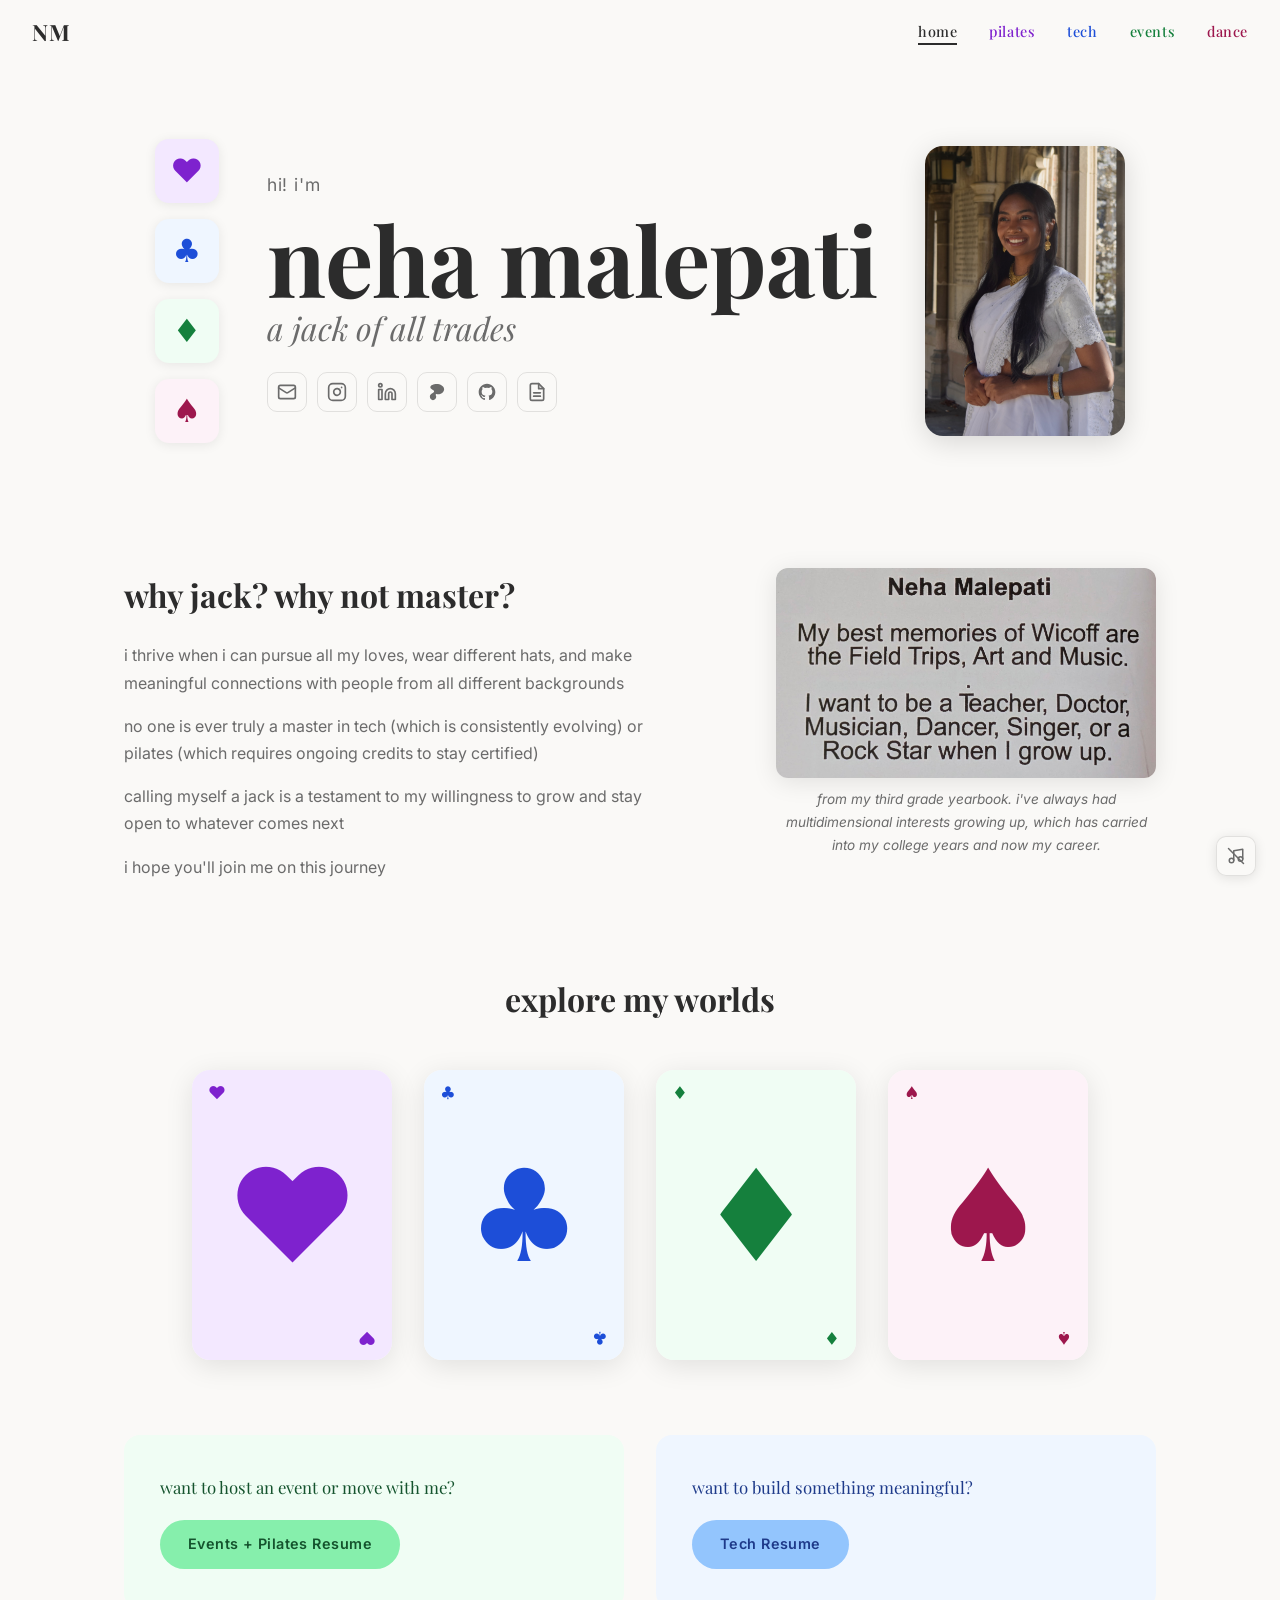
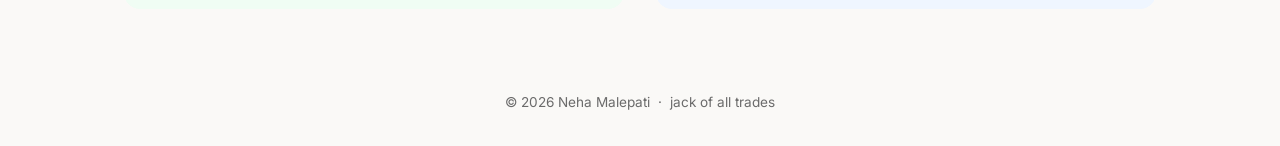
==== commit 58f22c94: "update" ====
--- a/index.html
+++ b/index.html
@@ -84,6 +84,11 @@
           <svg xmlns="http://www.w3.org/2000/svg" width="20" height="20" viewBox="0 0 48 48" fill="currentColor">
             <path d="M14.358 43.5c4.39 0 7.755-4.082 7.755-7.965c0-2.35-1.224-3.266-1.224-4.998c0-1.434.916-1.942 1.732-1.942c1.026 0 2.14.816 4.59.816c5.714 0 13.89-4.49 13.89-12.047C41.1 9.299 31.81 4.5 23.028 4.5c-7.248 0-15.004 2.957-15.004 8.065c0 5.516 8.98 5.715 8.98 9.907c0 4.49-10.105 5.108-10.105 12.864c0 4.292 3.166 8.164 7.458 8.164"/>
             <path d="M12.416 37.896c-1.942 0-2.757-1.322-2.757-3.363c0-6.333 12.145-8.187 12.145-13.892c0-4.899-10.07-2.66-10.07-6.532c0-2.449 2.822-3.067 5.988-3.067c6.63 0 13.78 2.858 13.78 8.683c0 3.265-1.947 7.266-6.647 7.266c-.816 0-1.413-.253-2.44-.253c-8.074 0-3.56 11.169-10.01 11.169h.01z"/>
+          </svg>
+        </a>
+        <a href="https://github.com/nehamalepati" target="_blank" rel="noopener" class="social-icon" aria-label="GitHub">
+          <svg xmlns="http://www.w3.org/2000/svg" width="20" height="20" viewBox="0 0 24 24" fill="currentColor">
+            <path d="M12 2C6.477 2 2 6.477 2 12c0 4.418 2.865 8.166 6.839 9.489.5.092.682-.217.682-.482 0-.237-.009-.868-.013-1.703-2.782.604-3.369-1.342-3.369-1.342-.454-1.154-1.11-1.462-1.11-1.462-.908-.62.069-.608.069-.608 1.003.07 1.531 1.03 1.531 1.03.892 1.529 2.341 1.087 2.91.832.092-.647.35-1.088.636-1.338-2.22-.253-4.555-1.11-4.555-4.943 0-1.091.39-1.984 1.029-2.683-.103-.253-.446-1.27.098-2.647 0 0 .84-.269 2.75 1.025A9.578 9.578 0 0 1 12 6.836a9.59 9.59 0 0 1 2.504.337c1.909-1.294 2.747-1.025 2.747-1.025.546 1.377.202 2.394.1 2.647.64.699 1.028 1.592 1.028 2.683 0 3.842-2.339 4.687-4.566 4.935.359.309.678.919.678 1.852 0 1.336-.012 2.415-.012 2.741 0 .267.18.578.688.48C19.138 20.163 22 16.418 22 12c0-5.523-4.477-10-10-10z"/>
           </svg>
         </a>
         <div class="social-resume-wrap">
--- a/styles.css
+++ b/styles.css
@@ -2614,227 +2614,293 @@
 }
 
 /* ============================================================
-   EVENTS PAGE — SCRAPBOOK BOOKS
+   EVENTS FLIPBOOK
    ============================================================ */
 
-.ev-scrapbook {
-  margin-bottom: 72px;
-}
-
-.ev-section-header {
+.ev-flipbook-section {
+  width: 100vw;
+  position: relative;
+  left: 50%;
+  transform: translateX(-50%);
+  background: var(--color-bg);
+  padding: 52px 24px 52px;
+  margin-bottom: 60px;
+}
+
+.ev-section-heading {
   text-align: center;
-  margin-bottom: 44px;
-}
-
-.ev-section-word {
-  font-family: var(--font-serif);
-  font-size: 1.7rem;
+  margin-bottom: 8px;
+}
+
+.ev-section-heading h2 {
+  font-family: var(--font-serif);
+  font-size: 2.5rem;
+  font-weight: 700;
+  font-style: italic;
+  color: var(--events-dark);
+  margin: 0 0 6px;
+}
+
+.ev-section-heading p {
+  font-size: 1.25rem;
+  color: var(--events-dark);
+  opacity: 0.6;
+  margin: 0 0 32px;
+  line-height: 1.5;
+}
+
+.ev-books-row {
+  display: flex;
+  justify-content: center;
+  gap: 44px;
+  flex-wrap: wrap;
+  align-items: flex-start;
+}
+
+.ev-book-unit {
+  display: flex;
+  flex-direction: column;
+  align-items: center;
+}
+
+.ev-book-wrap {
+  border-radius: 8px 14px 14px 8px;
+  overflow: hidden;
+  box-shadow:
+    -8px 0 18px -4px rgba(0, 0, 0, 0.22),
+    0 16px 44px rgba(0, 0, 0, 0.18),
+    4px 0 10px rgba(0, 0, 0, 0.1);
+  transform: rotate(var(--tilt, 0deg));
+  transition: transform 0.35s cubic-bezier(0.34, 1.56, 0.64, 1), box-shadow 0.35s ease, opacity 0.18s ease;
+  cursor: pointer;
+}
+
+.ev-book-wrap:hover {
+  transform: rotate(0deg) translateY(-4px);
+  box-shadow:
+    -8px 0 24px -4px rgba(0, 0, 0, 0.28),
+    0 24px 56px rgba(0, 0, 0, 0.22),
+    4px 0 12px rgba(0, 0, 0, 0.12);
+}
+
+.ev-book-nav {
+  display: flex;
+  align-items: center;
+  justify-content: center;
+  gap: 14px;
+  margin-top: 14px;
+}
+
+.ev-nav-btn {
+  background: none;
+  border: none;
+  color: rgba(21, 128, 61, 0.35);
+  font-size: 2.8rem;
+  line-height: 1;
+  padding: 4px 2px;
+  cursor: pointer;
+  transition: color 0.2s;
+  user-select: none;
+  -webkit-user-select: none;
+}
+
+.ev-nav-btn:hover:not(:disabled) {
+  color: rgba(21, 128, 61, 0.85);
+}
+
+.ev-nav-btn:disabled {
+  opacity: 0.12;
+  cursor: default;
+}
+
+.ev-counter {
+  color: rgba(21, 128, 61, 0.45);
+  font-size: 0.9rem;
+  letter-spacing: 0.12em;
+}
+
+.ev-counter-sep {
+  margin: 0 2px;
+}
+
+/* === PAGE BASE === */
+.fp-page {
+  overflow: hidden;
+  background: #f0fdf4;
+}
+
+/* === COVER === */
+.fp-page--cover {
+  background: var(--events-dark);
+}
+
+.fp-cover-content {
+  position: absolute;
+  inset: 0;
+  display: flex;
+  flex-direction: column;
+  align-items: center;
+  justify-content: center;
+  padding: 36px 32px;
+  text-align: center;
+}
+
+.fp-cover-tag {
+  font-size: 0.65rem;
+  letter-spacing: 0.22em;
+  text-transform: uppercase;
+  color: rgba(255, 255, 255, 0.38);
+  display: block;
+  margin-bottom: 18px;
+}
+
+.fp-cover-title {
+  font-family: var(--font-serif);
+  font-size: 2rem;
+  font-weight: 700;
+  font-style: italic;
+  color: white;
+  margin: 0 0 14px;
+  line-height: 1.15;
+}
+
+.fp-cover-tagline {
+  font-family: var(--font-serif);
+  font-style: italic;
+  font-size: 0.88rem;
+  color: rgba(255, 255, 255, 0.42);
+  line-height: 1.6;
+  margin: 0;
+}
+
+/* === PHOTO PAGES — scrapbook style === */
+.fp-page--photo {
+  background: #f0fdf4;
+}
+
+.fp-photo-inner {
+  position: absolute;
+  inset: 0;
+  display: flex;
+  flex-direction: column;
+  align-items: center;
+  justify-content: center;
+  padding: 24px;
+  box-sizing: border-box;
+}
+
+.fp-photo-frame {
+  background: white;
+  padding: 8px 8px 24px;
+  box-shadow:
+    0 4px 18px rgba(0, 0, 0, 0.14),
+    0 1px 4px rgba(0, 0, 0, 0.08);
+  width: 100%;
+  max-width: 230px;
+}
+
+.fp-photo-frame--l {
+  transform: rotate(-2deg);
+}
+
+.fp-photo-frame--r {
+  transform: rotate(1.5deg);
+}
+
+.fp-photo-frame img {
+  width: 100%;
+  height: auto;
+  display: block;
+}
+
+.fp-photo-caption {
+  font-family: var(--font-serif);
+  font-style: italic;
+  font-size: 1rem;
+  color: var(--events-dark);
+  opacity: 0.55;
+  text-align: center;
+  margin-top: 14px;
+  line-height: 1.5;
+  max-width: 230px;
+}
+
+/* === DETAIL PAGES === */
+.fp-page--detail {
+  background: #f0fdf4;
+  padding: 44px 38px 36px;
+  box-sizing: border-box;
+}
+
+.fp-detail-label {
+  display: block;
+  font-size: 0.75rem;
+  letter-spacing: 0.22em;
+  text-transform: uppercase;
+  color: var(--events-dark);
+  opacity: 0.55;
+  margin-bottom: 14px;
+}
+
+.fp-detail-rule {
+  width: 40px;
+  height: 1px;
+  background: var(--events-dark);
+  opacity: 0.2;
+  margin-bottom: 24px;
+}
+
+.fp-stats-row {
+  display: flex;
+  gap: 32px;
+  margin-bottom: 24px;
+}
+
+.fp-stat {
+  display: flex;
+  flex-direction: column;
+}
+
+.fp-stat-num {
+  font-family: var(--font-serif);
+  font-size: 2.4rem;
   font-weight: 700;
   color: var(--events-dark);
-  font-style: italic;
-  display: block;
-}
-
-.ev-section-sub {
-  font-size: 0.78rem;
-  letter-spacing: 0.1em;
-  text-transform: uppercase;
-  color: var(--events-dark);
-  opacity: 0.5;
-  display: block;
-  margin-top: 5px;
-}
-
-.ev-books-row {
-  display: flex;
-  justify-content: center;
-  gap: 36px;
-  flex-wrap: wrap;
-  align-items: flex-start;
-  padding: 16px 0 60px;
-}
-
-/* === BOOK SHELL === */
-.ev-book {
-  width: 280px;
-  height: 380px;
-  flex-shrink: 0;
-  transform: rotate(var(--tilt, 0deg));
-  transition: transform 0.35s cubic-bezier(0.4, 0, 0.2, 1);
-  position: relative;
-  z-index: 1;
-  cursor: pointer;
-  -webkit-tap-highlight-color: transparent;
-}
-
-.ev-book::before,
-.ev-book::after {
-  content: '';
-  position: absolute;
-  border-radius: 3px 11px 11px 3px;
-  pointer-events: none;
-}
-
-.ev-book::before {
-  top: 4px;
-  right: -5px;
-  bottom: -4px;
-  left: 18px;
-  background: #e8ddd0;
-  z-index: -1;
-}
-
-.ev-book::after {
-  top: 8px;
-  right: -9px;
-  bottom: -8px;
-  left: 18px;
-  background: #dfd1c0;
-  z-index: -2;
-}
-
-.ev-book:hover {
-  transform: rotate(0deg) scale(1.02);
-  z-index: 5;
-}
-
-.ev-book-inner {
-  width: 100%;
-  height: 100%;
-  display: flex;
-  border-radius: 3px 12px 12px 3px;
-  box-shadow:
-    0 10px 36px rgba(0, 0, 0, 0.2),
-    inset 3px 0 8px rgba(0, 0, 0, 0.06);
-  overflow: hidden;
-  background: var(--events-bg);
-  position: relative;
-}
-
-.ev-book-spine {
-  width: 18px;
-  background: var(--events-hue);
-  flex-shrink: 0;
-  display: flex;
-  align-items: center;
-  justify-content: center;
-  writing-mode: vertical-rl;
-  text-orientation: mixed;
-  transform: rotate(180deg);
-  font-family: var(--font-serif);
-  font-size: 0.5rem;
-  font-weight: 700;
-  letter-spacing: 0.14em;
-  color: var(--events-dark);
-  text-transform: uppercase;
-  padding: 14px 0;
-  border-right: 1px solid rgba(0, 0, 0, 0.07);
-  user-select: none;
-}
-
-/* === FLIPBOOK (StPageFlip container) === */
-.ev-flipbook {
-  flex: 1;
-  height: 100%;
-  position: relative;
-}
-
-/* === PAGES (styled for StPageFlip HTML mode) === */
-.ev-page {
-  background: var(--events-bg);
-  color: var(--events-dark);
-  overflow: hidden;
-  display: flex;
-  flex-direction: column;
-  -webkit-user-select: none;
-  user-select: none;
-}
-
-.ev-page--deco {
-  align-items: center;
-  justify-content: center;
-  gap: 10px;
-  padding: 16px;
-}
-
-.ev-page--photo {
-  padding: 0;
-}
-
-.ev-page--photo img {
-  width: 100%;
-  height: 100%;
-  object-fit: cover;
-  object-position: center top;
-  display: block;
-  pointer-events: none;
-}
-
-.ev-page--text {
-  padding: 18px 13px 18px 10px;
-  gap: 9px;
-}
-
-/* === PAGE CONTENT === */
-.ev-deco-diamond {
-  font-size: 3rem;
-  color: var(--events-dark);
-  opacity: 0.16;
   line-height: 1;
 }
 
-.ev-deco-rule {
-  width: 30px;
-  height: 1px;
-  background: var(--events-dark);
-  opacity: 0.16;
-}
-
-.ev-deco-label {
-  font-size: 0.55rem;
-  letter-spacing: 0.16em;
-  text-transform: uppercase;
-  color: var(--events-dark);
-  opacity: 0.36;
-  text-align: center;
-}
-
-.ev-book-eyebrow {
-  font-size: 0.58rem;
+.fp-stat-lbl {
+  font-size: 0.65rem;
   letter-spacing: 0.12em;
   text-transform: uppercase;
   color: var(--events-dark);
-  opacity: 0.5;
-}
-
-.ev-book-title {
-  font-family: var(--font-serif);
+  opacity: 0.45;
+  margin-top: 4px;
+}
+
+.fp-detail-text {
   font-size: 1rem;
-  font-weight: 700;
+  line-height: 1.82;
   color: var(--events-dark);
-  line-height: 1.3;
-  margin: 0;
-}
-
-.ev-book-subtitle {
-  font-family: var(--font-serif);
-  font-style: italic;
-  font-size: 0.76rem;
-  color: var(--events-dark);
-  opacity: 0.75;
-  line-height: 1.55;
-  margin: 0;
-}
-
-.ev-book-text {
-  font-size: 0.76rem;
-  line-height: 1.72;
-  color: var(--events-dark);
-  margin: 0;
-}
-
-.ev-book-link {
-  font-size: 0.74rem;
+  margin: 0 0 16px;
+}
+
+.fp-detail-text--sm {
+  font-size: 0.8rem;
+  letter-spacing: 0.06em;
+  opacity: 0.6;
+  margin-bottom: 10px;
+}
+
+.fp-link-list {
+  display: flex;
+  flex-direction: column;
+  gap: 7px;
+  margin-bottom: 28px;
+}
+
+.fp-link {
+  font-size: 0.92rem;
   font-weight: 600;
   color: var(--events-dark);
   text-decoration: underline;
@@ -2842,46 +2908,73 @@
   text-underline-offset: 3px;
   transition: text-decoration-color 0.2s;
   display: inline-block;
-  line-height: 1.5;
-}
-
-.ev-book-link:hover {
+}
+
+.fp-link:hover {
   text-decoration-color: var(--events-dark);
 }
 
-.ev-book-collab-list {
-  display: flex;
-  flex-direction: column;
-  gap: 3px;
-}
-
-/* === DOT NAVIGATION (absolute within .ev-book) === */
-.ev-book-dots-bar {
+.fp-collab {
+  font-size: 0.9rem;
+  color: var(--events-dark);
+  opacity: 0.75;
+  line-height: 1.55;
+}
+
+.fp-rsvp-btn {
+  display: inline-block;
+  font-size: 0.78rem;
+  font-weight: 600;
+  color: white;
+  background: var(--events-dark);
+  padding: 9px 22px;
+  border-radius: 100px;
+  text-decoration: none;
+  letter-spacing: 0.05em;
+  transition: opacity 0.2s;
+}
+
+.fp-rsvp-btn:hover {
+  opacity: 0.85;
+}
+
+/* === BACK COVER === */
+.fp-page--back {
+  background: var(--events-dark);
+}
+
+.fp-back-inner {
   position: absolute;
-  bottom: 10px;
-  right: 10px;
-  display: flex;
-  gap: 5px;
-  align-items: center;
-  z-index: 20;
-  pointer-events: none;
-}
-
-.ev-book-dot {
-  width: 5px;
-  height: 5px;
-  border-radius: 50%;
-  background: var(--events-dark);
-  opacity: 0.2;
-  cursor: pointer;
-  pointer-events: auto;
-  transition: opacity 0.2s, transform 0.2s;
-}
-
-.ev-book-dot.active {
-  opacity: 0.65;
-  transform: scale(1.35);
-}
+  inset: 0;
+  display: flex;
+  align-items: center;
+  justify-content: center;
+}
+
+.fp-back-corner {
+  position: absolute;
+  color: var(--events-hue);
+  font-size: 2rem;
+  line-height: 1;
+}
+
+.fp-back-corner--tl {
+  top: 21px;
+  left: 24px;
+}
+
+.fp-back-corner--br {
+  bottom: 21px;
+  right: 24px;
+}
+
+.fp-back-suit {
+  font-size: 6.5rem;
+  color: var(--events-hue);
+  line-height: 1;
+  user-select: none;
+}
+
 
 /* ============================================================
    EVENTS PAGE
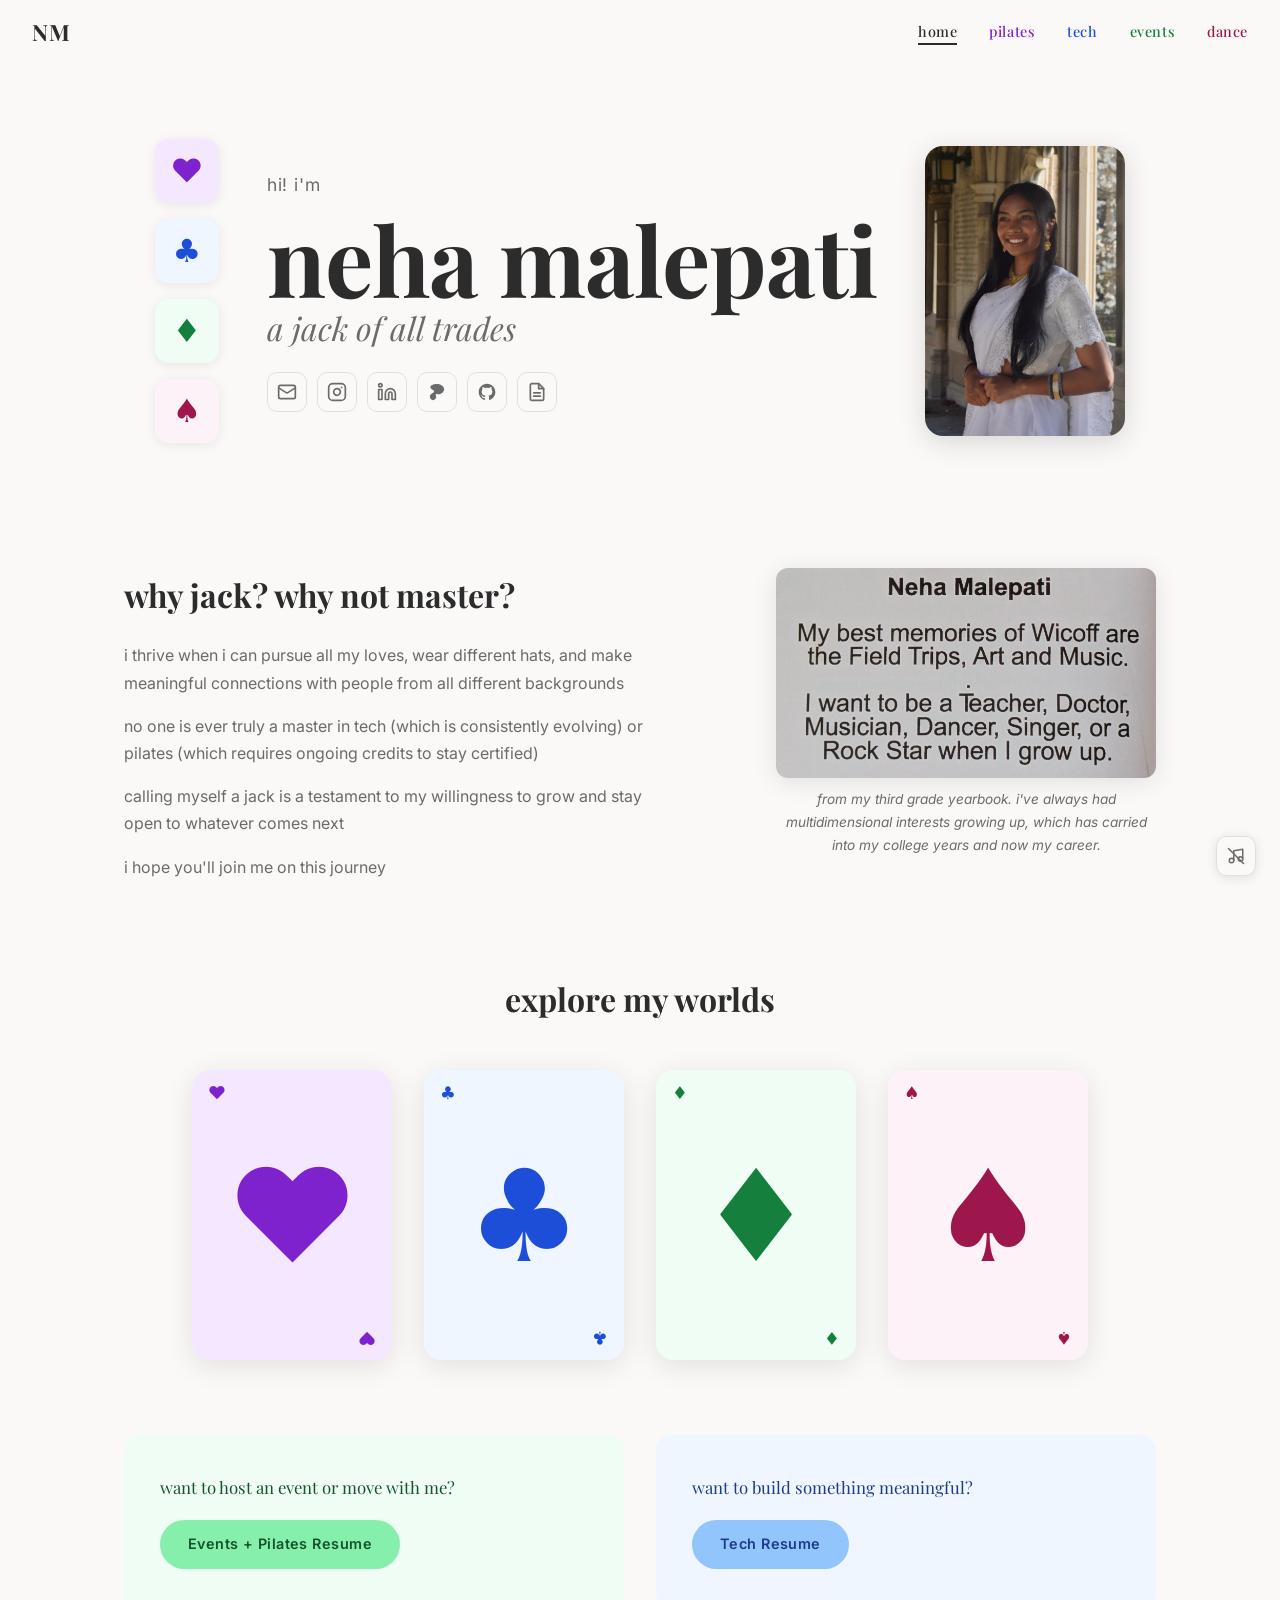
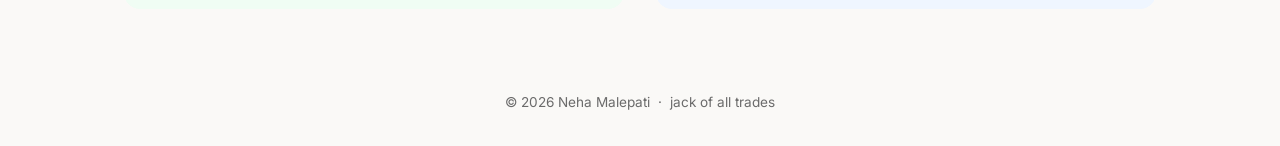
==== commit 31e3d27c: "add thoughtful entrance/scroll animations; smooth flipbook reset - site-wide "deal-in" motion: hero " ====
--- a/index.html
+++ b/index.html
@@ -4,6 +4,7 @@
 <head>
   <meta charset="UTF-8" />
   <meta name="viewport" content="width=device-width, initial-scale=1.0" />
+  <script>document.documentElement.className += ' anim-ready';</script>
   <title>Neha Malepati — Jack of All Trades</title>
   <link rel="preconnect" href="https://fonts.googleapis.com" />
   <link rel="preconnect" href="https://fonts.gstatic.com" crossorigin />
@@ -28,6 +29,11 @@
       <li><a href="events.html" class="nav-link-events">events</a></li>
       <li><a href="dance.html" class="nav-link-dance">dance</a></li>
     </ul>
+    <button class="nav-hamburger" aria-label="Toggle navigation" aria-expanded="false">
+      <span></span>
+      <span></span>
+      <span></span>
+    </button>
   </nav>
 
   <!-- HERO -->
@@ -103,7 +109,7 @@
           </button>
           <div class="resume-dropdown" id="resumeDropdown">
             <a href="resumes/NehaMalepatiResumeTech.pdf" target="_blank">Tech Resume</a>
-            <a href="resumes/NehaMalepatiEventsResume.pdf" target="_blank">Events + Pilates Resume</a>
+            <a href="resumes/NehaMalepatiResumeEvents.pdf" target="_blank">Events + Pilates Resume</a>
           </div>
         </div>
       </div>
@@ -125,7 +131,7 @@
 
   <!-- ABOUT -->
   <section class="about">
-    <div class="container about-grid">
+    <div class="container about-grid reveal">
       <div class="about-text">
         <h2>why jack? why not master?</h2>
         <p>i thrive when i can pursue all my loves, wear different hats, and make meaningful connections with people
@@ -149,8 +155,8 @@
   <!-- CARDS SECTION -->
   <section class="cards-section">
     <div class="container">
-      <h2 class="cards-heading">explore my worlds</h2>
-      <div class="cards-grid">
+      <h2 class="cards-heading reveal">explore my worlds</h2>
+      <div class="cards-grid reveal-stagger">
 
         <!-- PILATES — heart -->
         <a href="pilates.html" class="card-link">
@@ -226,10 +232,10 @@
 
   <!-- CTA RESUMES -->
   <section class="cta-section">
-    <div class="container cta-grid">
+    <div class="container cta-grid reveal-stagger">
       <div class="cta-card cta-movement">
         <p class="cta-label">want to host an event or move with me?</p>
-        <a href="resumes/NehaMalepatiEventsResume.pdf" target="_blank" class="cta-btn btn-green">Events + Pilates
+        <a href="resumes/NehaMalepatiResumeEvents.pdf" target="_blank" class="cta-btn btn-green">Events + Pilates
           Resume</a>
       </div>
       <div class="cta-card cta-tech">
--- a/styles.css
+++ b/styles.css
@@ -1664,7 +1664,7 @@
 .cta-card-section {
   display: flex;
   justify-content: center;
-  padding: 40px 0 80px;
+  padding: 0px 0 80px;
 }
 
 .cta-flip-card {
@@ -2624,7 +2624,7 @@
   transform: translateX(-50%);
   background: var(--color-bg);
   padding: 52px 24px 52px;
-  margin-bottom: 60px;
+  margin-bottom: 0px;
 }
 
 .ev-section-heading {
@@ -2642,11 +2642,10 @@
 }
 
 .ev-section-heading p {
-  font-size: 1.25rem;
-  color: var(--events-dark);
-  opacity: 0.6;
+  font-size: 1rem;
+  color: var(--color-text-light);
   margin: 0 0 32px;
-  line-height: 1.5;
+  line-height: 1.75;
 }
 
 .ev-books-row {
@@ -2683,40 +2682,57 @@
     4px 0 12px rgba(0, 0, 0, 0.12);
 }
 
+/* Soft fade while resetting back to the cover (masks the instant jump) */
+.ev-book-wrap.is-resetting {
+  opacity: 0;
+  transition: opacity 0.2s ease;
+}
+
 .ev-book-nav {
   display: flex;
   align-items: center;
   justify-content: center;
-  gap: 14px;
+  gap: 10px;
   margin-top: 14px;
+  height: 28px;
 }
 
 .ev-nav-btn {
+  display: inline-flex;
+  align-items: center;
+  justify-content: center;
+  height: 28px;
+  margin: 0;
+  padding: 0 4px;
   background: none;
   border: none;
-  color: rgba(21, 128, 61, 0.35);
-  font-size: 2.8rem;
+  color: #14532d;
+  font-size: 1.1rem;
   line-height: 1;
-  padding: 4px 2px;
   cursor: pointer;
-  transition: color 0.2s;
+  transition: opacity 0.2s, transform 0.2s cubic-bezier(0.34, 1.56, 0.64, 1);
   user-select: none;
   -webkit-user-select: none;
 }
 
 .ev-nav-btn:hover:not(:disabled) {
-  color: rgba(21, 128, 61, 0.85);
+  opacity: 0.65;
+  transform: translateX(2px);
 }
 
 .ev-nav-btn:disabled {
-  opacity: 0.12;
+  opacity: 0.2;
   cursor: default;
 }
 
 .ev-counter {
-  color: rgba(21, 128, 61, 0.45);
+  display: inline-flex;
+  align-items: center;
+  height: 28px;
+  color: #14532d;
   font-size: 0.9rem;
   letter-spacing: 0.12em;
+  line-height: 1;
 }
 
 .ev-counter-sep {
@@ -2746,10 +2762,10 @@
 }
 
 .fp-cover-tag {
-  font-size: 0.65rem;
+  font-size: 0.75rem;
   letter-spacing: 0.22em;
   text-transform: uppercase;
-  color: rgba(255, 255, 255, 0.38);
+  color: rgba(187, 247, 208, 0.75);
   display: block;
   margin-bottom: 18px;
 }
@@ -2759,7 +2775,7 @@
   font-size: 2rem;
   font-weight: 700;
   font-style: italic;
-  color: white;
+  color: #bbf7d0;
   margin: 0 0 14px;
   line-height: 1.15;
 }
@@ -2767,8 +2783,8 @@
 .fp-cover-tagline {
   font-family: var(--font-serif);
   font-style: italic;
-  font-size: 0.88rem;
-  color: rgba(255, 255, 255, 0.42);
+  font-size: 1rem;
+  color: rgba(187, 247, 208, 0.75);
   line-height: 1.6;
   margin: 0;
 }
@@ -2995,6 +3011,10 @@
 }
 
 /* Events CTA card */
+.ev-cta-face--front .tl-corner {
+  font-size: 1.8rem;
+}
+
 .ev-cta-face--front {
   background: var(--events-bg);
   color: var(--events-dark);
@@ -3032,4 +3052,280 @@
 .ev-mentors-section .mentor-name {
   color: var(--events-dark);
   font-family: var(--font-serif);
+}
+
+/* ============================================================
+   HAMBURGER BUTTON
+   ============================================================ */
+.nav-hamburger {
+  display: none;
+  background: none;
+  border: none;
+  cursor: pointer;
+  padding: 6px 4px;
+  flex-direction: column;
+  gap: 5px;
+  align-items: center;
+  justify-content: center;
+  flex-shrink: 0;
+}
+
+.nav-hamburger span {
+  display: block;
+  width: 22px;
+  height: 2px;
+  background: var(--color-text);
+  border-radius: 2px;
+  transition: transform 0.25s, opacity 0.25s;
+}
+
+/* ============================================================
+   TAP-TO-FLIP (touch / click toggle)
+   ============================================================ */
+.hero-photo-card.tapped .hero-photo-inner,
+.cert-card.tapped .cert-card-inner,
+.schedule-day.tapped .schedule-day-inner,
+.desi-card.tapped .desi-card-inner,
+.princess-logo-card.tapped .princess-logo-inner,
+.tl-flip-card.tapped .tl-flip-inner,
+.cta-flip-card.tapped .cta-flip-inner,
+.offbrnd-card.tapped .offbrnd-card-inner,
+.dance-roots-flip.tapped .dance-roots-flip-inner {
+  transform: rotateY(180deg);
+}
+
+.tl-flip-card.tapped {
+  transform: rotate(0deg) scale(1.05);
+}
+
+.offbrnd-card.tapped {
+  transform: rotate(0deg) scale(1.06);
+  z-index: 5;
+}
+
+.hero-name-flip.tapped .hero-name-inner {
+  transform: rotateY(180deg);
+}
+
+/* ============================================================
+   MOBILE ADDITIONS (layered on top of existing 768px rules)
+   ============================================================ */
+@media (max-width: 768px) {
+
+  /* --- Hamburger visible --- */
+  .nav-hamburger {
+    display: flex;
+  }
+
+  /* hamburger → X */
+  .navbar.open .nav-hamburger span:nth-child(1) {
+    transform: translateY(7px) rotate(45deg);
+  }
+
+  .navbar.open .nav-hamburger span:nth-child(2) {
+    opacity: 0;
+    transform: scaleX(0);
+  }
+
+  .navbar.open .nav-hamburger span:nth-child(3) {
+    transform: translateY(-7px) rotate(-45deg);
+  }
+
+  /* --- Mobile nav dropdown --- */
+  .nav-links {
+    display: none;
+    position: absolute;
+    top: var(--nav-h);
+    left: 0;
+    right: 0;
+    flex-direction: column;
+    gap: 0;
+    padding: 8px 32px 20px;
+    background: rgba(250, 249, 247, 0.97);
+    backdrop-filter: blur(10px);
+    box-shadow: 0 8px 24px rgba(0, 0, 0, 0.08);
+    z-index: 99;
+  }
+
+  .navbar.open .nav-links {
+    display: flex;
+  }
+
+  .nav-links li {
+    border-bottom: 1px solid rgba(0, 0, 0, 0.06);
+  }
+
+  .nav-links li:last-child {
+    border-bottom: none;
+  }
+
+  .nav-links a {
+    display: block;
+    padding: 14px 0;
+    font-size: 1rem;
+  }
+
+  /* hide animated underline in dropdown; bold active link instead */
+  .nav-links a::after {
+    display: none;
+  }
+
+  .nav-links a.active {
+    font-weight: 600;
+  }
+
+  /* --- Dance roots: stack vertically --- */
+  .dance-roots-layout {
+    flex-direction: column;
+    align-items: center;
+  }
+
+  /* --- Events books: center each unit when wrapping --- */
+  .ev-book-unit {
+    align-items: center;
+  }
+
+  /* --- Tech timeline: shrink cards to fit mobile screens --- */
+  .tl-flip-card {
+    width: 220px;
+    height: 310px;
+  }
+
+  /* --- Tech timeline: always show card above text on mobile --- */
+  .tl-card-col {
+    order: 1;
+  }
+
+  .tl-content-col {
+    order: 2;
+  }
+
+  /* --- Dance offbrnd: 2×2 grid instead of awkward horizontal scroll --- */
+  .offbrnd-scatter {
+    display: grid;
+    grid-template-columns: 1fr 1fr;
+    gap: 12px;
+    overflow-x: unset;
+    padding: 16px 0;
+    justify-items: center;
+  }
+
+  .offbrnd-card {
+    width: 100%;
+    max-width: 160px;
+    transform: none;
+  }
+
+  .offbrnd-card.tapped {
+    transform: scale(1.03);
+  }
+}
+
+/* ============================================================
+   MOTION — entrances, scroll reveal, reduced motion
+   The site is a deck of cards, so motion reads as paper:
+   things deal in, lift, and settle with a soft overshoot.
+   All entrance state is gated behind .anim-ready (added by
+   an inline script) so content is never hidden without JS.
+   ============================================================ */
+
+@keyframes rise-in {
+  from { opacity: 0; transform: translateY(24px); }
+  to   { opacity: 1; transform: none; }
+}
+
+@keyframes deal-in {
+  from { opacity: 0; transform: translateY(32px) rotate(-4deg); }
+  to   { opacity: 1; transform: none; }
+}
+
+/* ---- Scroll reveal: whole blocks rise into place ---- */
+.anim-ready .reveal {
+  opacity: 0;
+  transform: translateY(24px);
+  transition:
+    opacity 0.7s ease,
+    transform 0.7s cubic-bezier(0.22, 1, 0.36, 1);
+}
+
+.anim-ready .reveal.in-view {
+  opacity: 1;
+  transform: none;
+}
+
+/* ---- Scroll reveal: children deal in one after another ---- */
+.anim-ready .reveal-stagger > * {
+  opacity: 0;
+  transform: translateY(26px);
+  transition:
+    opacity 0.6s ease,
+    transform 0.6s cubic-bezier(0.34, 1.32, 0.5, 1);
+}
+
+.anim-ready .reveal-stagger.in-view > * {
+  opacity: 1;
+  transform: none;
+}
+
+.anim-ready .reveal-stagger.in-view > *:nth-child(1) { transition-delay: 0.04s; }
+.anim-ready .reveal-stagger.in-view > *:nth-child(2) { transition-delay: 0.12s; }
+.anim-ready .reveal-stagger.in-view > *:nth-child(3) { transition-delay: 0.20s; }
+.anim-ready .reveal-stagger.in-view > *:nth-child(4) { transition-delay: 0.28s; }
+.anim-ready .reveal-stagger.in-view > *:nth-child(5) { transition-delay: 0.36s; }
+.anim-ready .reveal-stagger.in-view > *:nth-child(6) { transition-delay: 0.44s; }
+
+/* ---- Home hero: deal the pieces in on load ---- */
+.anim-ready .hero-eyebrow,
+.anim-ready .hero-name-flip,
+.anim-ready .hero-tagline,
+.anim-ready .hero-social,
+.anim-ready .hero-card-row {
+  opacity: 0;
+  animation: rise-in 0.7s cubic-bezier(0.22, 1, 0.36, 1) both;
+}
+
+.anim-ready .hero-card-row  { animation-delay: 0.08s; }
+.anim-ready .hero-eyebrow   { animation-delay: 0.10s; }
+.anim-ready .hero-name-flip { animation-delay: 0.18s; }
+.anim-ready .hero-tagline   { animation-delay: 0.28s; }
+.anim-ready .hero-social    { animation-delay: 0.38s; }
+
+.anim-ready .hero-photo-card {
+  opacity: 0;
+  animation: deal-in 0.8s cubic-bezier(0.22, 1, 0.36, 1) 0.22s both;
+}
+
+/* ---- Inner page hero: suit, title, subtitle rise ---- */
+.anim-ready .page-hero-suit {
+  opacity: 0;
+  animation: rise-in 0.7s cubic-bezier(0.22, 1, 0.36, 1) 0.06s both;
+}
+
+.anim-ready .page-hero h1 {
+  opacity: 0;
+  animation: rise-in 0.7s cubic-bezier(0.22, 1, 0.36, 1) 0.16s both;
+}
+
+.anim-ready .page-hero-sub {
+  opacity: 0;
+  animation: rise-in 0.7s cubic-bezier(0.22, 1, 0.36, 1) 0.26s both;
+}
+
+/* ---- Respect reduced motion: no entrances, no snap ---- */
+@media (prefers-reduced-motion: reduce) {
+  html { scroll-behavior: auto; }
+
+  *,
+  *::before,
+  *::after {
+    animation-duration: 0.001ms !important;
+    animation-delay: 0ms !important;
+    transition-duration: 0.001ms !important;
+  }
+
+  .anim-ready .reveal,
+  .anim-ready .reveal-stagger > * {
+    opacity: 1 !important;
+    transform: none !important;
+  }
 }
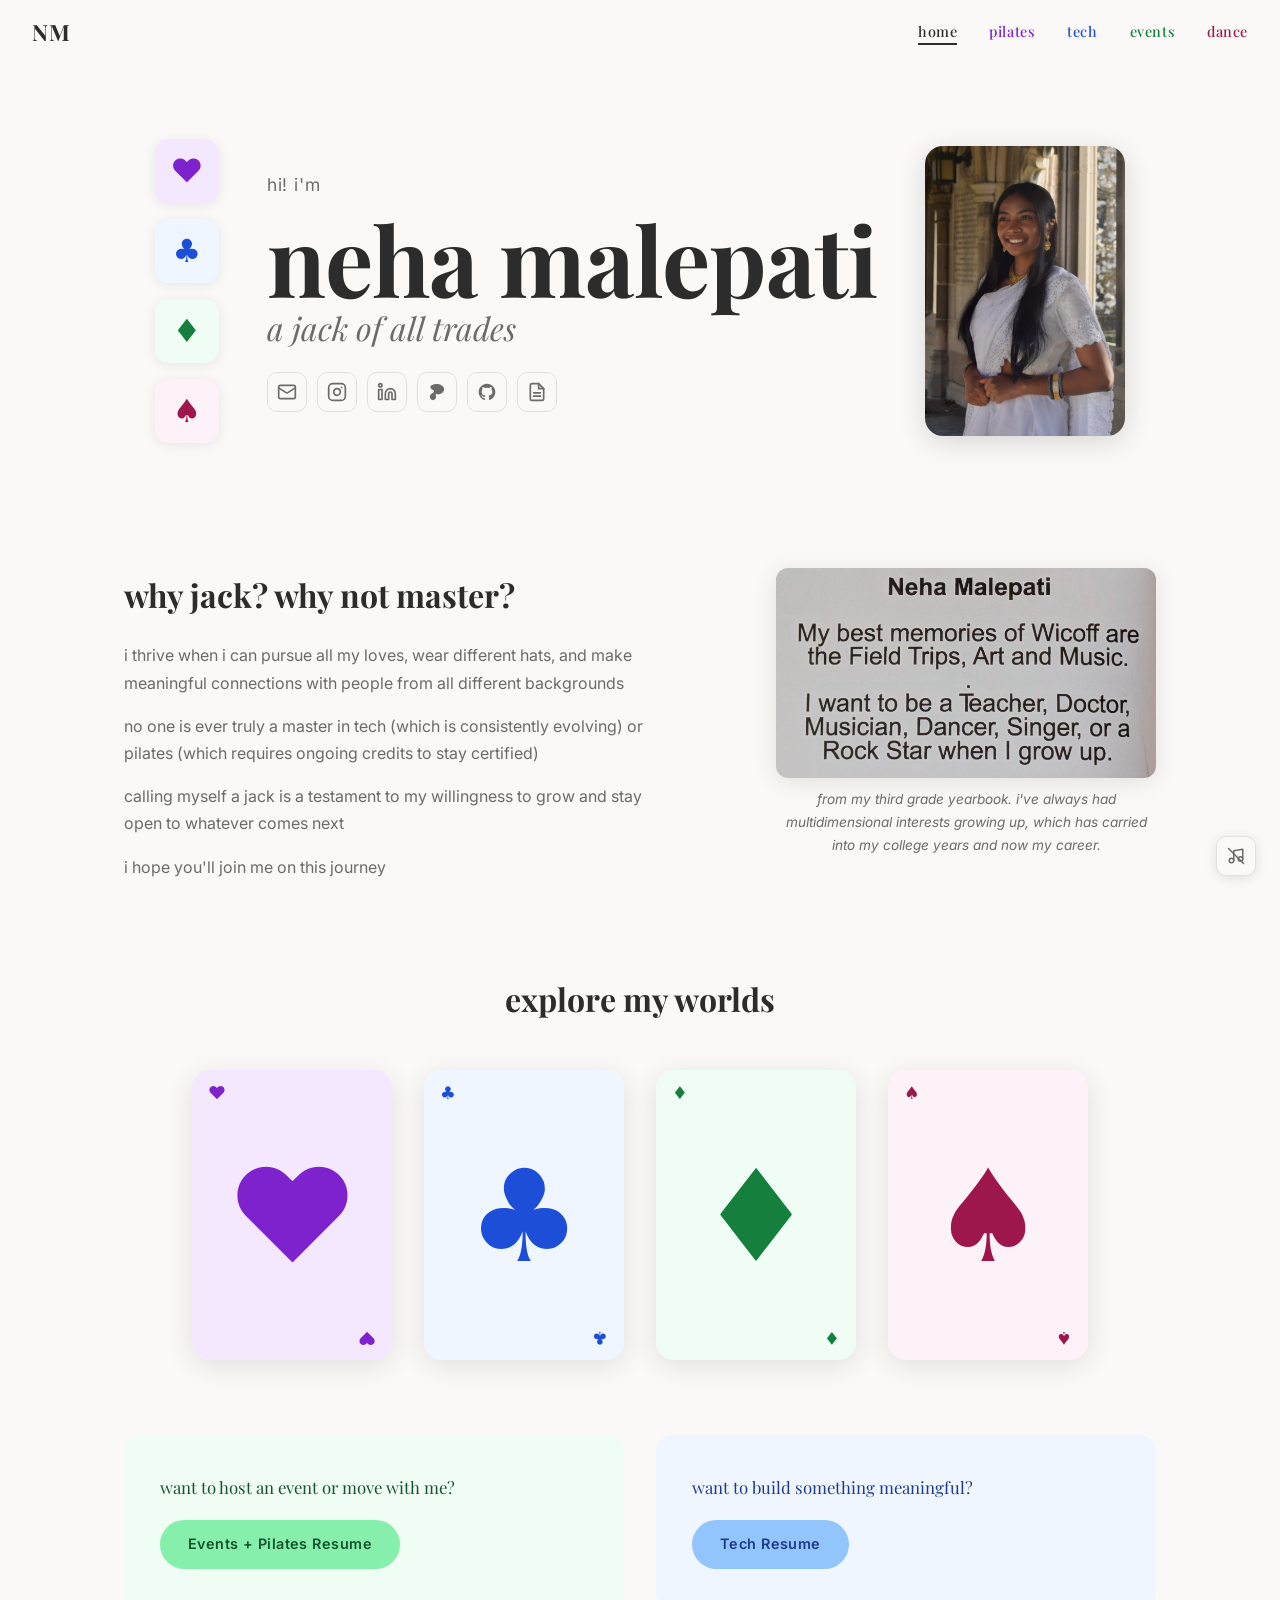
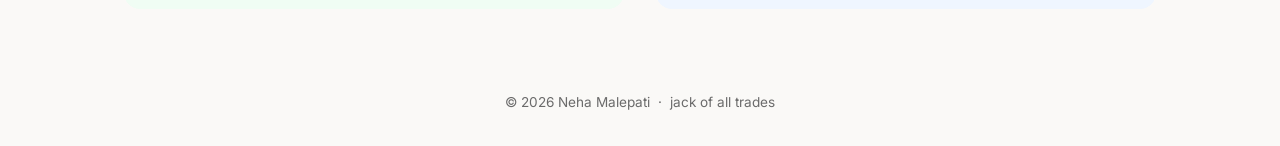
==== commit dbafe999: "link justapilatesprincess.com; rename events resume; add mailing-list CTAs - pilates: add "visit jus" ====
--- a/index.html
+++ b/index.html
@@ -109,7 +109,7 @@
           </button>
           <div class="resume-dropdown" id="resumeDropdown">
             <a href="resumes/NehaMalepatiResumeTech.pdf" target="_blank">Tech Resume</a>
-            <a href="resumes/NehaMalepatiResumeEvents.pdf" target="_blank">Events + Pilates Resume</a>
+            <a href="resumes/NehaMalepatiResumeEventsPilates.pdf" target="_blank">Events + Pilates Resume</a>
           </div>
         </div>
       </div>
@@ -235,7 +235,7 @@
     <div class="container cta-grid reveal-stagger">
       <div class="cta-card cta-movement">
         <p class="cta-label">want to host an event or move with me?</p>
-        <a href="resumes/NehaMalepatiResumeEvents.pdf" target="_blank" class="cta-btn btn-green">Events + Pilates
+        <a href="resumes/NehaMalepatiResumeEventsPilates.pdf" target="_blank" class="cta-btn btn-green">Events + Pilates
           Resume</a>
       </div>
       <div class="cta-card cta-tech">
--- a/styles.css
+++ b/styles.css
@@ -1072,6 +1072,14 @@
   display: block;
 }
 
+.desi-card-front {
+  display: flex;
+  flex-direction: column;
+  align-items: center;
+  justify-content: center;
+  gap: 8px;
+}
+
 .desi-card-back {
   transform: rotateY(180deg);
   display: flex;
@@ -1304,6 +1312,26 @@
   font-size: 1.1rem;
   line-height: 1.85;
   color: var(--pilates-dark);
+}
+
+.princess-link {
+  display: inline-block;
+  margin-top: 18px;
+  padding: 10px 22px;
+  border-radius: 999px;
+  background: var(--pilates-dark);
+  color: #fff;
+  font-family: var(--font-sans);
+  font-size: 0.92rem;
+  letter-spacing: 0.02em;
+  text-decoration: none;
+  transition: transform 0.25s ease, box-shadow 0.25s ease, background 0.25s ease;
+  box-shadow: 0 4px 16px rgba(0, 0, 0, 0.12);
+}
+
+.princess-link:hover {
+  transform: translateY(-2px);
+  box-shadow: 0 8px 22px rgba(0, 0, 0, 0.18);
 }
 
 @media (max-width: 768px) {
@@ -3010,6 +3038,26 @@
   color: var(--events-dark);
 }
 
+.ev-intro-cta {
+  display: inline-block;
+  margin-top: 22px;
+  padding: 10px 22px;
+  border-radius: 999px;
+  background: var(--events-dark);
+  color: #fff;
+  font-family: var(--font-sans);
+  font-size: 0.92rem;
+  letter-spacing: 0.02em;
+  text-decoration: none;
+  transition: transform 0.25s ease, box-shadow 0.25s ease;
+  box-shadow: 0 4px 16px rgba(0, 0, 0, 0.12);
+}
+
+.ev-intro-cta:hover {
+  transform: translateY(-2px);
+  box-shadow: 0 8px 22px rgba(0, 0, 0, 0.18);
+}
+
 /* Events CTA card */
 .ev-cta-face--front .tl-corner {
   font-size: 1.8rem;
